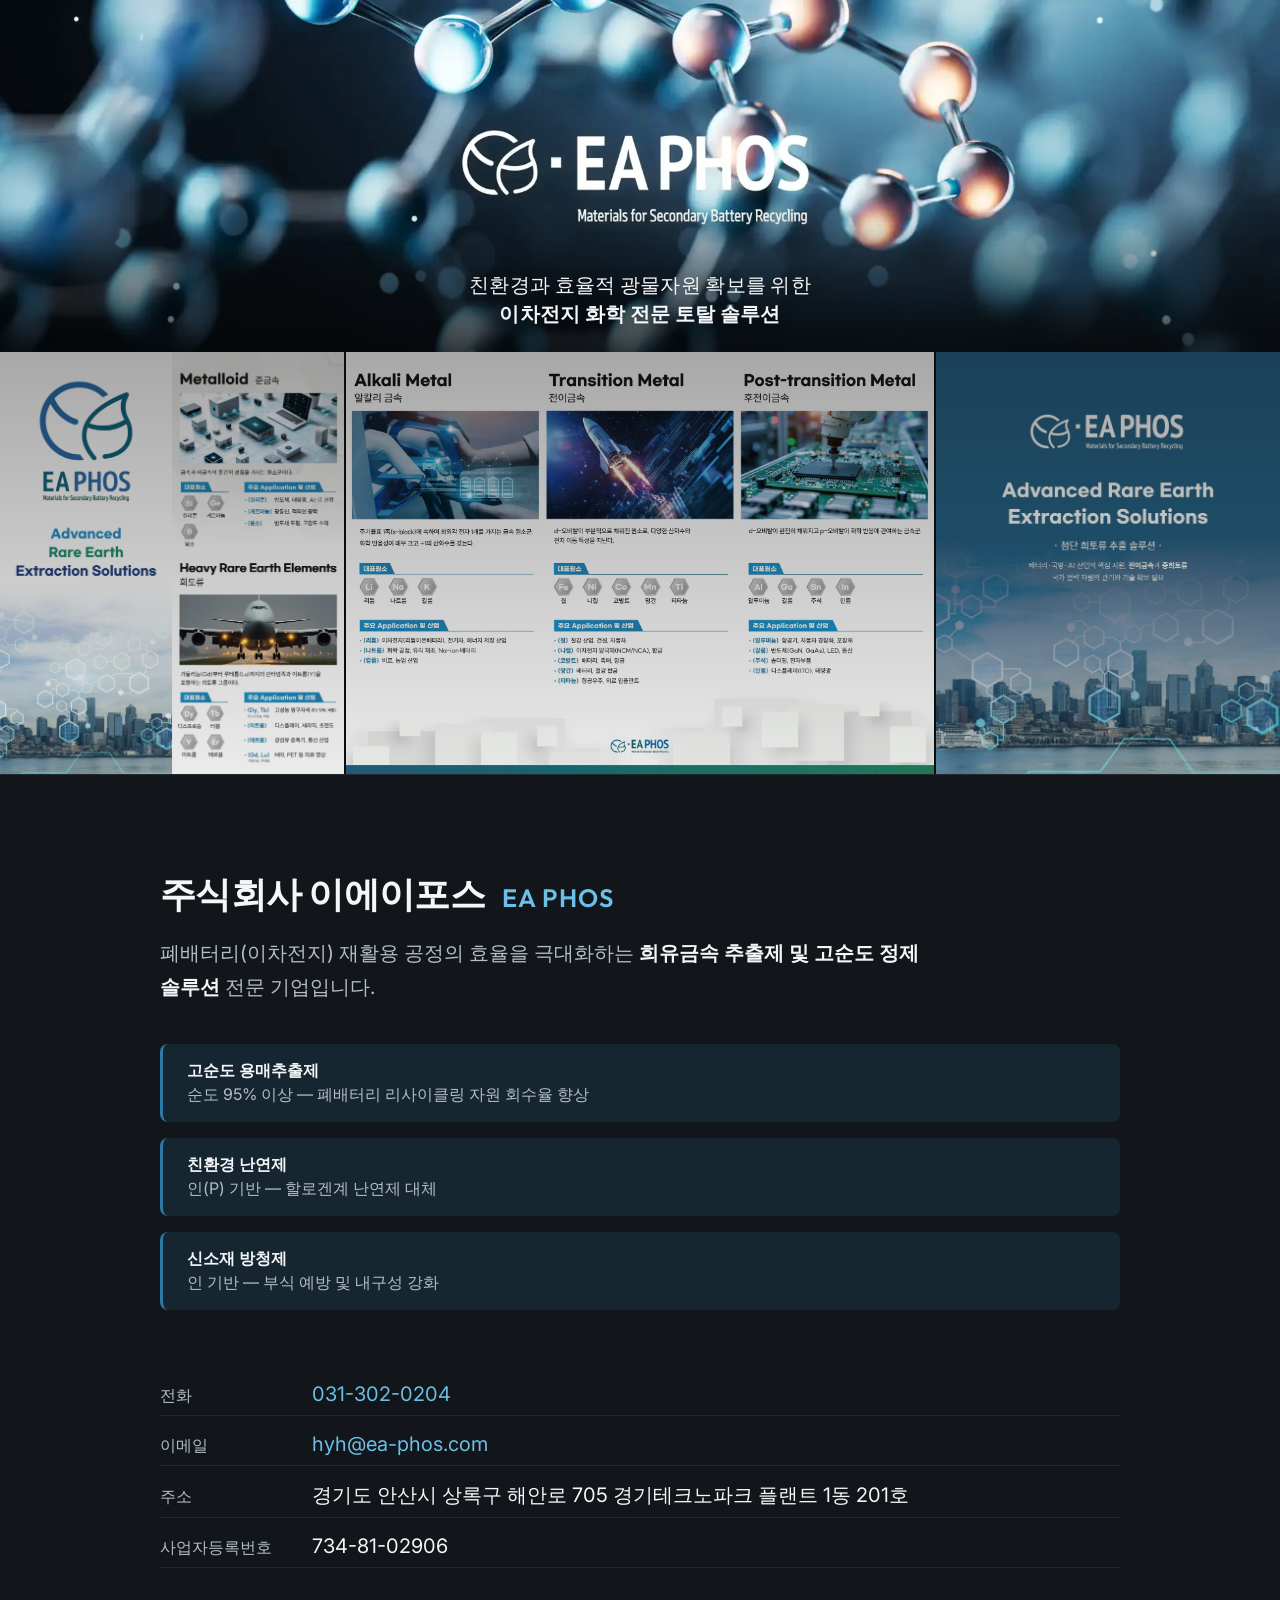
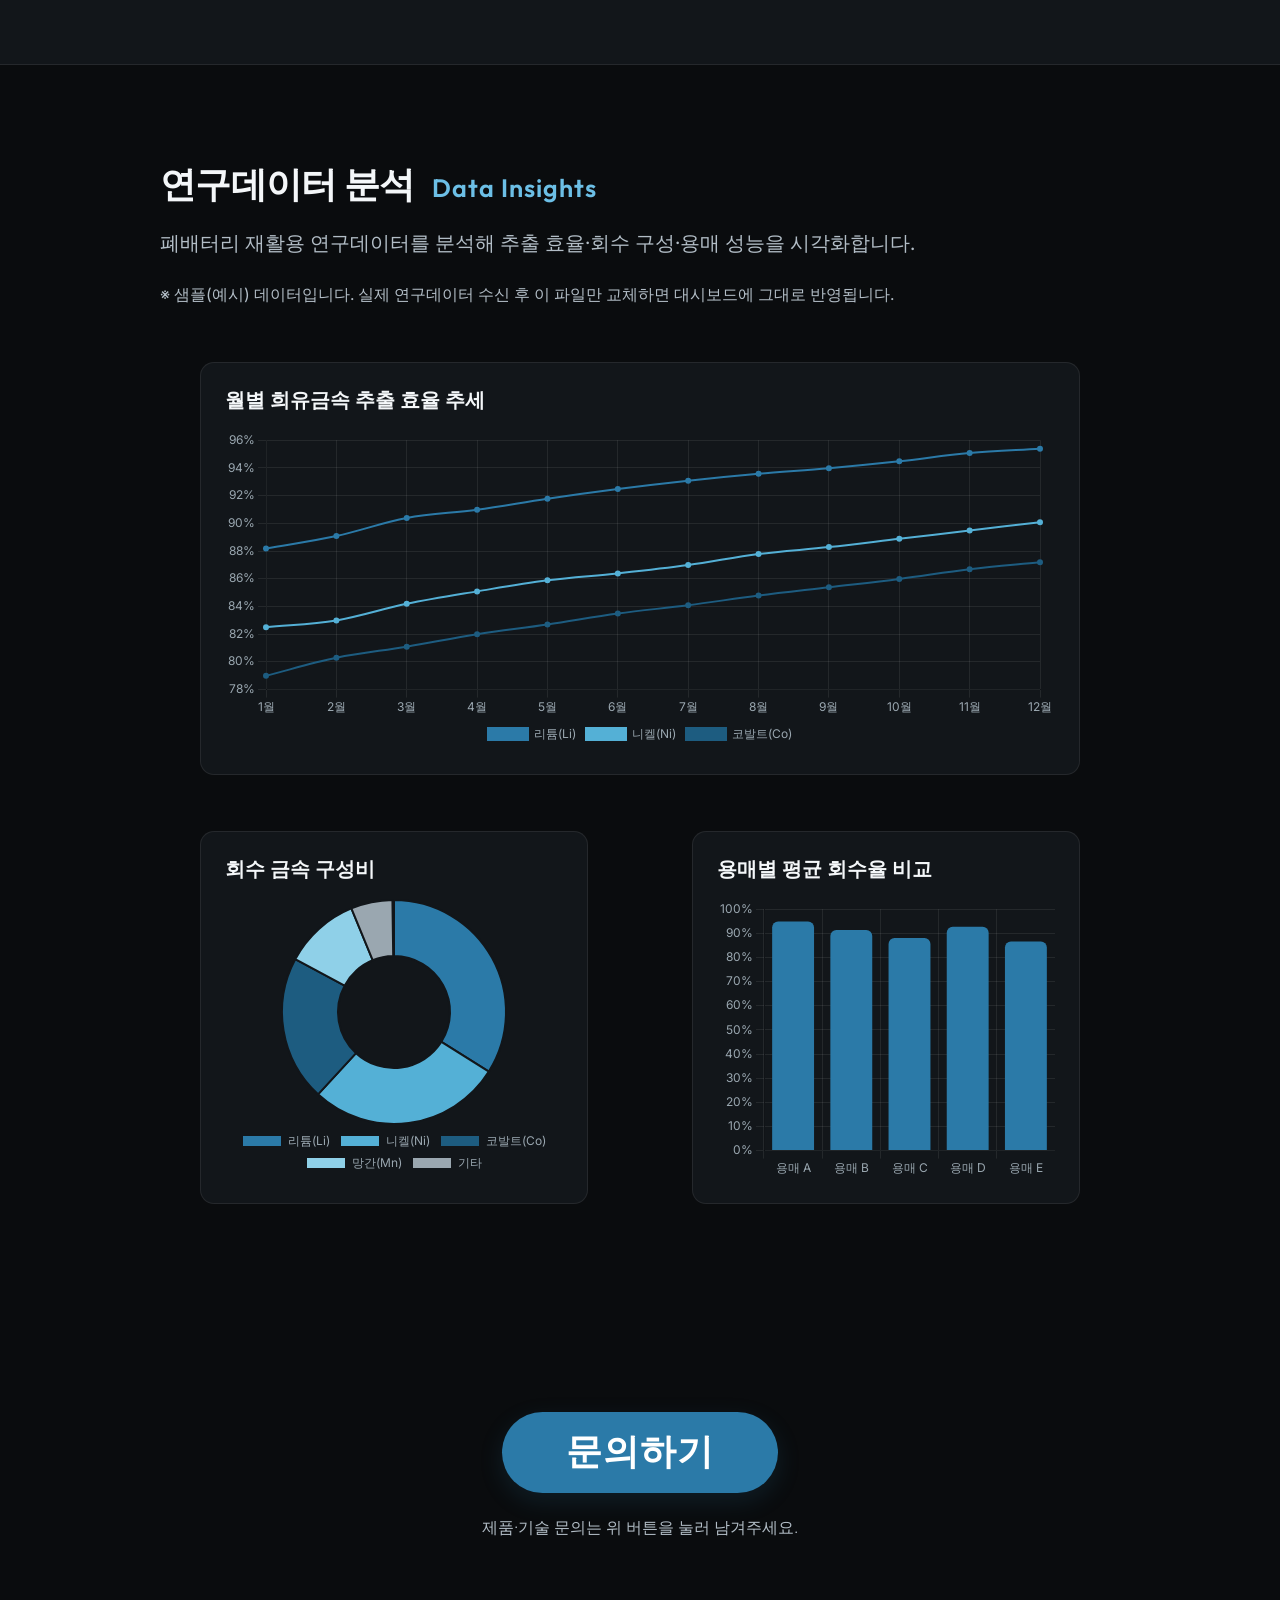
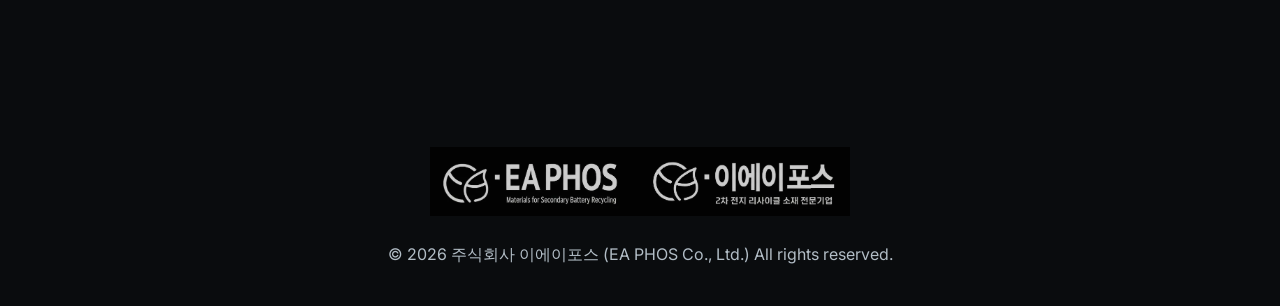
==== index.html @ dd802fb7 "성능/접근성 마감: Lighthouse 4개 항목 만점 달성 - CLS 0.495→0: 히어로 영상 aspect-ratio 예약, 패널 이미지 width/height 지정 - 렌더" ====
<!DOCTYPE html>
<html lang="ko">

<head>
    <meta charset="UTF-8">
    <meta name="viewport" content="width=device-width, initial-scale=1.0">
    <title>주식회사 이에이포스 (EA PHOS) | 이차전지 화학 전문 토탈 솔루션</title>
    <meta name="description" content="주식회사 이에이포스(EA PHOS) — 폐배터리 재활용을 위한 고순도 용매추출제 및 정제 솔루션 전문 기업.">
    <meta name="theme-color" content="#0a0c0e">

    <!-- Open Graph / 공유 미리보기 -->
    <meta property="og:type" content="website">
    <meta property="og:site_name" content="EA PHOS">
    <meta property="og:title" content="주식회사 이에이포스 (EA PHOS)">
    <meta property="og:description" content="친환경과 효율적 광물자원 확보를 위한 이차전지 화학 전문 토탈 솔루션.">
    <meta property="og:image" content="assets/meta.webp">
    <meta property="og:image:width" content="1200">
    <meta property="og:image:height" content="630">
    <meta property="og:url" content="https://eaphos.com/">
    <meta name="twitter:card" content="summary_large_image">
    <meta name="twitter:title" content="주식회사 이에이포스 (EA PHOS)">
    <meta name="twitter:description" content="친환경과 효율적 광물자원 확보를 위한 이차전지 화학 전문 토탈 솔루션.">
    <meta name="twitter:image" content="assets/meta.webp">

    <link rel="shortcut icon" href="fav.ico" type="image/x-icon">

    <!-- 폰트: preconnect + 비차단 로드(렌더 블로킹 제거). 미지원 시 noscript로 폴백 -->
    <link rel="preconnect" href="https://fonts.googleapis.com">
    <link rel="preconnect" href="https://fonts.gstatic.com" crossorigin>
    <link rel="stylesheet" href="https://fonts.googleapis.com/css2?family=Inter:wght@400;700&family=Outfit:wght@300;600&display=swap"
          media="print" onload="this.media='all'">
    <noscript>
        <link rel="stylesheet" href="https://fonts.googleapis.com/css2?family=Inter:wght@400;700&family=Outfit:wght@300;600&display=swap">
    </noscript>
    <link rel="stylesheet" href="style.css">

    <!-- 구조화 데이터 (Organization) -->
    <script type="application/ld+json">
    {
        "@context": "https://schema.org",
        "@type": "Organization",
        "name": "주식회사 이에이포스",
        "alternateName": "EA PHOS Co., Ltd.",
        "url": "https://eaphos.com/",
        "logo": "https://eaphos.com/assets/footer.webp",
        "description": "폐배터리(이차전지) 재활용을 위한 고순도 용매추출제 및 정제 솔루션 전문 기업.",
        "email": "hyh@ea-phos.com",
        "telephone": "+82-31-302-0204",
        "address": {
            "@type": "PostalAddress",
            "streetAddress": "상록구 해안로 705 경기테크노파크 플랜트 1동 201호",
            "addressLocality": "안산시",
            "addressRegion": "경기도",
            "addressCountry": "KR"
        }
    }
    </script>
</head>

<body>
    <div class="container">
        <main>
            <!-- 시각적으로 숨긴 페이지 제목 (스크린리더/SEO용) -->
            <h1 class="sr-only">주식회사 이에이포스 — 친환경과 효율적 광물자원 확보를 위한 이차전지 화학 전문 토탈 솔루션</h1>

            <!-- 상단 비디오 섹션: 화면 폭별 영상 1개만 JS에서 동적 주입 -->
            <section class="video-section" aria-label="이에이포스 소개 영상">
                <video id="hero-video" class="hero-video" muted loop playsinline autoplay
                       preload="metadata" poster="assets/poster.webp"></video>
                <!-- 영상 하단 그라데이션 스크림 + 태그라인 오버레이 -->
                <div class="video-scrim" aria-hidden="true">
                    <p class="video-tagline">친환경과 효율적 광물자원 확보를 위한<br><strong>이차전지 화학 전문 토탈 솔루션</strong></p>
                </div>
            </section>

            <!-- 중단 패널 이미지 섹션 -->
            <section class="panel-section" aria-label="취급 금속 분류 안내">
                <div class="panel-grid">
                    <div class="panel-item"><img src="assets/left.webp" alt="알칼리 금속 분류 및 주요 응용 산업 안내" width="1400" height="1750" loading="lazy" decoding="async"></div>
                    <div class="panel-item"><img src="assets/front.webp" alt="전이금속 분류 및 주요 응용 산업 안내" width="1800" height="1319" loading="lazy" decoding="async"></div>
                    <div class="panel-item"><img src="assets/right.webp" alt="후전이금속 분류 및 주요 응용 산업 안내" width="1400" height="1750" loading="lazy" decoding="async"></div>
                </div>
            </section>

            <!-- 회사 정보 / 연락처 섹션 -->
            <section class="company-section" aria-labelledby="company-heading">
                <div class="company-inner" data-reveal>
                    <h2 id="company-heading" class="section-title">주식회사 이에이포스 <span class="section-title-en">EA PHOS</span></h2>
                    <p class="company-lead">폐배터리(이차전지) 재활용 공정의 효율을 극대화하는 <strong>희유금속 추출제 및 고순도 정제 솔루션</strong> 전문 기업입니다.</p>

                    <ul class="company-highlights">
                        <li><span class="hl-key">고순도 용매추출제</span><span class="hl-val">순도 95% 이상 — 폐배터리 리사이클링 자원 회수율 향상</span></li>
                        <li><span class="hl-key">친환경 난연제</span><span class="hl-val">인(P) 기반 — 할로겐계 난연제 대체</span></li>
                        <li><span class="hl-key">신소재 방청제</span><span class="hl-val">인 기반 — 부식 예방 및 내구성 강화</span></li>
                    </ul>

                    <dl class="company-contact">
                        <div class="contact-row">
                            <dt>전화</dt>
                            <dd><a href="tel:031-302-0204">031-302-0204</a></dd>
                        </div>
                        <div class="contact-row">
                            <dt>이메일</dt>
                            <dd><a href="mailto:hyh@ea-phos.com">hyh@ea-phos.com</a></dd>
                        </div>
                        <div class="contact-row">
                            <dt>주소</dt>
                            <dd>경기도 안산시 상록구 해안로 705 경기테크노파크 플랜트 1동 201호</dd>
                        </div>
                        <div class="contact-row">
                            <dt>사업자등록번호</dt>
                            <dd>734-81-02906</dd>
                        </div>
                    </dl>
                    <!-- TODO: 대표자/팩스/약도(지도) 등 발주자 확인 후 보강 -->
                </div>
            </section>

            <!-- 연구데이터 분석 대시보드 (Chart.js, 데이터는 assets/dashboard-data.json) -->
            <section class="dashboard-section" aria-labelledby="dashboard-heading" data-reveal>
                <div class="dashboard-inner">
                    <h2 id="dashboard-heading" class="section-title">연구데이터 분석 <span class="section-title-en">Data Insights</span></h2>
                    <p class="company-lead">폐배터리 재활용 연구데이터를 분석해 추출 효율·회수 구성·용매 성능을 시각화합니다.</p>
                    <p class="dashboard-note" id="dashboard-note" hidden></p>

                    <div class="dashboard-grid">
                        <figure class="chart-card chart-card--wide">
                            <figcaption class="chart-title" id="chart-trend-title">월별 추출 효율 추세</figcaption>
                            <div class="chart-box"><canvas id="chart-trend" role="img" aria-label="월별 희유금속 추출 효율 추세 선형 차트"></canvas></div>
                        </figure>
                        <figure class="chart-card">
                            <figcaption class="chart-title" id="chart-composition-title">회수 금속 구성비</figcaption>
                            <div class="chart-box"><canvas id="chart-composition" role="img" aria-label="회수 금속 구성비 도넛 차트"></canvas></div>
                        </figure>
                        <figure class="chart-card">
                            <figcaption class="chart-title" id="chart-solvent-title">용매별 회수율</figcaption>
                            <div class="chart-box"><canvas id="chart-solvent" role="img" aria-label="용매별 평균 회수율 막대 차트"></canvas></div>
                        </figure>
                    </div>
                </div>
            </section>

            <!-- 문의 버튼 섹션 -->
            <section class="action-section" aria-label="문의하기" data-reveal>
                <button id="qa-button" class="cta-btn" type="button" aria-haspopup="dialog">문의하기</button>
                <p class="btn-caption">제품·기술 문의는 위 버튼을 눌러 남겨주세요.</p>
            </section>
        </main>

        <!-- 푸터 -->
        <footer class="footer-section">
            <img src="assets/footer.webp" alt="EA PHOS 로고" class="footer-logo" loading="lazy" decoding="async">
            <p class="footer-copy">&copy; 2026 주식회사 이에이포스 (EA PHOS Co., Ltd.) All rights reserved.</p>
        </footer>

        <!-- 문의 모달 -->
        <div id="qa-modal" class="modal" role="dialog" aria-modal="true" aria-labelledby="modal-title" hidden>
            <div class="modal-content">
                <h2 id="modal-title" class="sr-only">문의 폼</h2>
                <button class="close-btn" type="button" aria-label="문의 폼 닫기">&times;</button>
                <iframe id="qa-iframe" title="문의 폼" frameborder="0"></iframe>
            </div>
        </div>
    </div>
    <script src="script.js"></script>
</body>

</html>
---- style.css ----
/* =================================================================
 * EA PHOS — 디자인 토큰
 * (폰트는 index.html <head>의 preconnect + link 로 로드)
 * ================================================================= */
:root {
    /* color */
    --bg:           #0a0c0e;
    --surface:      #12161a;
    --ink:          #f4f7f9;
    --ink-muted:    #b2bdc6;            /* 대비 기준(WCAG AA) 충족하도록 상향 */
    --brand:        #2b7aa8;            /* 브랜드 스틸블루 (#225f82 기반, 약간 밝힘) */
    --brand-strong: #1d5c80;
    --brand-ink:    #6cbfe6;            /* 어두운 배경 위 텍스트/링크용 밝은 톤 */
    --brand-soft:   rgba(43, 122, 168, .16);
    --line:         rgba(255, 255, 255, .08);

    /* space scale */
    --s-1: .5rem;  --s-2: 1rem;   --s-3: 1.5rem;
    --s-4: 2.5rem; --s-5: 4rem;   --s-6: 6rem;

    /* radius */
    --r-sm: 8px; --r-md: 14px; --r-pill: 50px;

    /* type scale (fluid) */
    --t-sm: clamp(.9rem, .85rem + .3vw, 1rem);
    --t-md: clamp(1rem, .9rem + .6vw, 1.25rem);
    --t-lg: clamp(1.5rem, 1.1rem + 1.8vw, 2.25rem);
    --t-xl: clamp(2rem, 1.3rem + 3vw, 3.5rem);

    /* layout */
    --content-max: 960px;
}

*, *::before, *::after { box-sizing: border-box; }

body, html {
    margin: 0;
    padding: 0;
    background-color: var(--bg);
    color: var(--ink);
    font-family: 'Inter', system-ui, sans-serif;
    overflow-x: hidden;
}

/* 스크린리더 전용 (시각적으로 숨김) */
.sr-only {
    position: absolute;
    width: 1px; height: 1px;
    padding: 0; margin: -1px;
    overflow: hidden;
    clip: rect(0, 0, 0, 0);
    white-space: nowrap;
    border: 0;
}

/* 포커스 링 (키보드 사용자) */
:focus-visible {
    outline: 2px solid var(--brand);
    outline-offset: 3px;
    border-radius: var(--r-sm);
}

.container {
    width: 100%;
    display: flex;
    flex-direction: column;
    align-items: center;
}

main { width: 100%; }

/* =================================================================
 * 스크롤 진입 애니메이션
 * ================================================================= */
[data-reveal] {
    opacity: 0;
    transform: translateY(24px);
    transition: opacity .7s ease, transform .7s ease;
}
[data-reveal].is-visible {
    opacity: 1;
    transform: none;
}
@media (prefers-reduced-motion: reduce) {
    [data-reveal] { opacity: 1; transform: none; transition: none; }
}

/* =================================================================
 * 히어로 영상
 * ================================================================= */
.video-section {
    position: relative;
    width: 100%;
    height: auto;
    overflow: hidden;
    line-height: 0;
}

.hero-video {
    width: 100%;
    height: auto;
    aspect-ratio: 1920 / 528;   /* 로드 전 공간 예약 → 레이아웃 이동(CLS) 방지 */
    max-height: 80vh;
    object-fit: cover;
    display: block;
    background: var(--bg);
}

/* 영상 하단 스크림 + 태그라인 오버레이 */
.video-scrim {
    position: absolute;
    left: 0; right: 0; bottom: 0;
    padding: var(--s-5) var(--s-3) var(--s-3);
    background: linear-gradient(to top, rgba(5, 7, 9, .78) 0%, rgba(5, 7, 9, 0) 100%);
    pointer-events: none;
    text-align: center;
}
.video-tagline {
    margin: 0;
    line-height: 1.45;
    font-family: 'Outfit', 'Inter', sans-serif;
    font-weight: 300;
    font-size: var(--t-md);
    color: var(--ink);
    letter-spacing: .3px;
    text-shadow: 0 2px 12px rgba(0, 0, 0, .5);
}
.video-tagline strong { font-weight: 600; }

/* =================================================================
 * 패널 이미지 그리드
 * ================================================================= */
.panel-section { width: 100%; }

.panel-grid {
    display: flex;
    width: 100%;
    height: min(33vw, 520px);   /* 와이드스크린 상한 */
    overflow: hidden;
    gap: 2px;
}

.panel-item {
    height: 100%;
    overflow: hidden;
    position: relative;
}
.panel-item::after {
    content: '';
    position: absolute;
    inset: 0;
    background: linear-gradient(to bottom, rgba(5, 5, 5, .35) 0%, rgba(5, 5, 5, .08) 100%);
    pointer-events: none;
}
.panel-item:nth-child(1) { flex: .800; }
.panel-item:nth-child(2) { flex: 1.365; }
.panel-item:nth-child(3) { flex: .800; }

.panel-item img {
    width: 100%;
    height: 100%;
    display: block;
    object-fit: cover;
    transition: transform .5s ease;
}
@media (hover: hover) {
    .panel-item:hover img { transform: scale(1.03); }
}

/* =================================================================
 * 회사 정보 / 연락처 섹션
 * ================================================================= */
.company-section {
    width: 100%;
    padding: var(--s-6) var(--s-3);
    background: var(--surface);
    border-top: 1px solid var(--line);
    border-bottom: 1px solid var(--line);
}
.company-inner {
    max-width: var(--content-max);
    margin: 0 auto;
}
.section-title {
    margin: 0 0 var(--s-2);
    font-size: var(--t-lg);
    font-weight: 700;
    letter-spacing: -.02em;
}
.section-title-en {
    font-family: 'Outfit', sans-serif;
    font-weight: 600;
    color: var(--brand-ink);
    margin-left: .4em;
    font-size: .7em;
    letter-spacing: .04em;
}
.company-lead {
    margin: 0 0 var(--s-4);
    font-size: var(--t-md);
    line-height: 1.7;
    color: var(--ink-muted);
    max-width: 60ch;
}
.company-lead strong { color: var(--ink); font-weight: 700; }

.company-highlights {
    list-style: none;
    margin: 0 0 var(--s-5);
    padding: 0;
    display: grid;
    gap: var(--s-2);
}
.company-highlights li {
    padding: var(--s-2) var(--s-3);
    background: var(--brand-soft);
    border-left: 3px solid var(--brand);
    border-radius: var(--r-sm);
}
.hl-key {
    display: block;
    font-weight: 700;
    color: var(--ink);
    margin-bottom: 2px;
}
.hl-val {
    display: block;
    font-size: var(--t-sm);
    color: var(--ink-muted);
}

.company-contact {
    margin: 0;
    display: grid;
    gap: var(--s-1);
}
.contact-row {
    display: flex;
    gap: var(--s-2);
    align-items: baseline;
    padding: var(--s-1) 0;
    border-bottom: 1px solid var(--line);
}
.contact-row dt {
    flex: 0 0 8.5rem;
    color: var(--ink-muted);
    font-size: var(--t-sm);
}
.contact-row dd {
    margin: 0;
    color: var(--ink);
    font-size: var(--t-md);
}
.contact-row a {
    color: var(--brand-ink);
    text-decoration: none;
}
@media (hover: hover) {
    .contact-row a:hover { text-decoration: underline; }
}

/* =================================================================
 * 연구데이터 분석 대시보드
 * ================================================================= */
.dashboard-section {
    width: 100%;
    padding: var(--s-6) var(--s-3);
}
.dashboard-inner {
    max-width: var(--content-max);
    margin: 0 auto;
}
.dashboard-note {
    margin: calc(var(--s-2) * -1) 0 var(--s-4);
    font-size: var(--t-sm);
    color: var(--ink-muted);
}
.dashboard-grid {
    display: grid;
    grid-template-columns: repeat(2, minmax(0, 1fr));
    gap: var(--s-3);
}
.chart-card {
    background: var(--surface);
    border: 1px solid var(--line);
    border-radius: var(--r-md);
    padding: var(--s-3);
}
.chart-card--wide { grid-column: 1 / -1; }
.chart-title {
    margin: 0 0 var(--s-2);
    font-weight: 700;
    color: var(--ink);
    font-size: var(--t-md);
}
.chart-box {
    position: relative;
    height: 280px;
}
.chart-card--wide .chart-box { height: 320px; }

@media (max-width: 768px) {
    .dashboard-grid { grid-template-columns: 1fr; }
    .chart-box { height: 260px; }
}

/* =================================================================
 * 문의 CTA
 * ================================================================= */
.action-section {
    padding: var(--s-6) var(--s-3);
    text-align: center;
}
.cta-btn {
    min-height: 44px;
    padding: var(--s-2) var(--s-5);
    font-size: var(--t-lg);
    font-weight: 700;
    color: #fff;
    background-color: var(--brand);
    border: none;
    border-radius: var(--r-pill);
    cursor: pointer;
    font-family: 'Outfit', sans-serif;
    letter-spacing: 1px;
    box-shadow: 0 8px 24px var(--brand-soft);
    transition: background-color .3s ease, transform .3s ease, box-shadow .3s ease;
}
@media (hover: hover) {
    .cta-btn:hover {
        background-color: var(--brand-strong);
        transform: translateY(-4px);
        box-shadow: 0 14px 36px rgba(43, 122, 168, .45);
    }
}
.btn-caption {
    margin-top: var(--s-3);
    font-size: var(--t-sm);
    color: var(--ink-muted);
    font-weight: 300;
}

/* =================================================================
 * 푸터
 * ================================================================= */
.footer-section {
    width: 100%;
    padding: var(--s-6) var(--s-3) calc(var(--s-4) + env(safe-area-inset-bottom));
    text-align: center;
}
.footer-logo {
    max-width: 420px;
    width: 80%;
    height: auto;
    opacity: .8;
    display: inline-block;
}
.footer-copy {
    margin: var(--s-3) 0 0;
    font-size: var(--t-sm);
    color: var(--ink-muted);
}

/* =================================================================
 * 문의 모달
 * ================================================================= */
.modal {
    position: fixed;
    inset: 0;
    z-index: 1000;
    overflow: auto;
    background-color: rgba(0, 0, 0, .65);
    backdrop-filter: blur(3px);
}
.modal[hidden] { display: none; }

.modal-content {
    background-color: #fff;
    margin: 5% auto;
    width: 90%;
    height: 85%;
    max-width: 1000px;
    border-radius: var(--r-md);
    position: relative;
    box-shadow: 0 10px 40px rgba(0, 0, 0, .5);
    overflow: hidden;
}
.close-btn {
    position: absolute;
    right: 8px; top: 4px;
    width: 44px; height: 44px;
    display: flex; align-items: center; justify-content: center;
    color: #333;
    font-size: 32px;
    line-height: 1;
    font-weight: bold;
    background: transparent;
    border: none;
    cursor: pointer;
    z-index: 10;
    transition: color .3s ease;
}
@media (hover: hover) {
    .close-btn:hover { color: var(--brand); }
}
#qa-iframe {
    width: 100%;
    height: 100%;
    border: 0;
}

/* =================================================================
 * 반응형 — 모바일 ≤480 / 태블릿 481–1024 / 데스크탑 1025–1439 / 와이드 ≥1440
 * ================================================================= */

/* 태블릿 이하 */
@media (max-width: 1024px) {
    .company-section { padding: var(--s-5) var(--s-3); }
    .action-section  { padding: var(--s-5) var(--s-3); }
}

/* 모바일/태블릿 세로: 패널 3장 세로 스택 (이미지 늘어짐 버그 수정) */
@media (max-width: 768px) {
    .panel-grid {
        flex-direction: column;
        height: auto;
        gap: 2px;
    }
    .panel-item {
        height: auto;
        flex: none !important;
    }
    /* 텍스트 인포그래픽이라 크롭하지 않고 각 원본 비율로 전체 표시 */
    .panel-item img {
        height: auto;
        object-fit: contain;
    }
    /* 모바일에선 그라데이션 오버레이 제거(가독성) */
    .panel-item::after { display: none; }

    .hero-video { aspect-ratio: 1 / 1; }   /* 모바일 영상(정사각) 공간 예약 */
    .video-scrim { padding: var(--s-4) var(--s-2) var(--s-2); }

    .contact-row {
        flex-direction: column;
        gap: 2px;
    }
    .contact-row dt { flex: none; }

    /* 모달: 풀스크린에 가깝게 */
    .modal-content {
        width: 100%;
        height: 100%;
        margin: 0;
        border-radius: 0;
        padding-top: env(safe-area-inset-top);
        padding-bottom: env(safe-area-inset-bottom);
    }
    .close-btn {
        width: 48px; height: 48px;
        font-size: 36px;
        right: max(8px, env(safe-area-inset-right));
    }
}

/* 작은 모바일 */
@media (max-width: 480px) {
    .cta-btn {
        width: 100%;
        max-width: 340px;
        padding: var(--s-2) var(--s-3);
    }
}

/* 와이드스크린: 본문 가독 폭 제한은 .company-inner(max-width)로 처리,
   풀블리드 미디어(영상/패널)는 그대로 유지 */
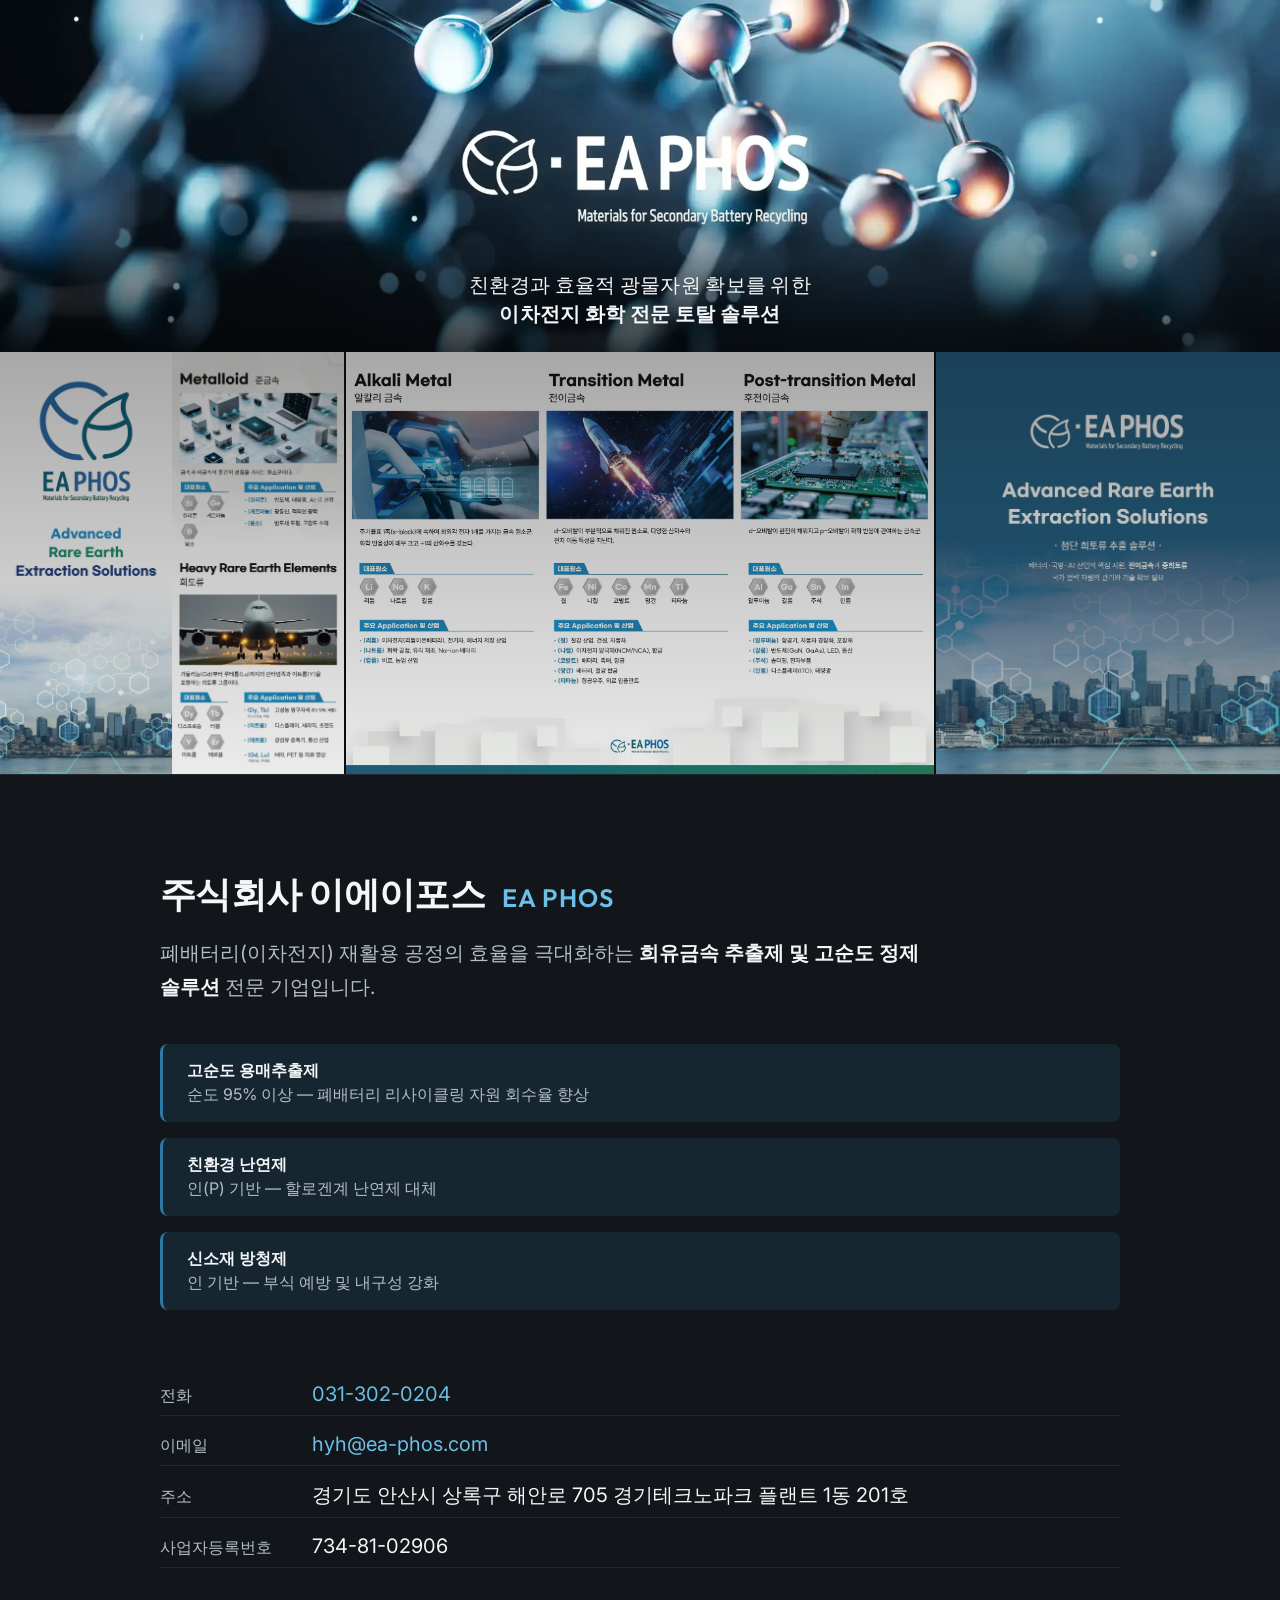
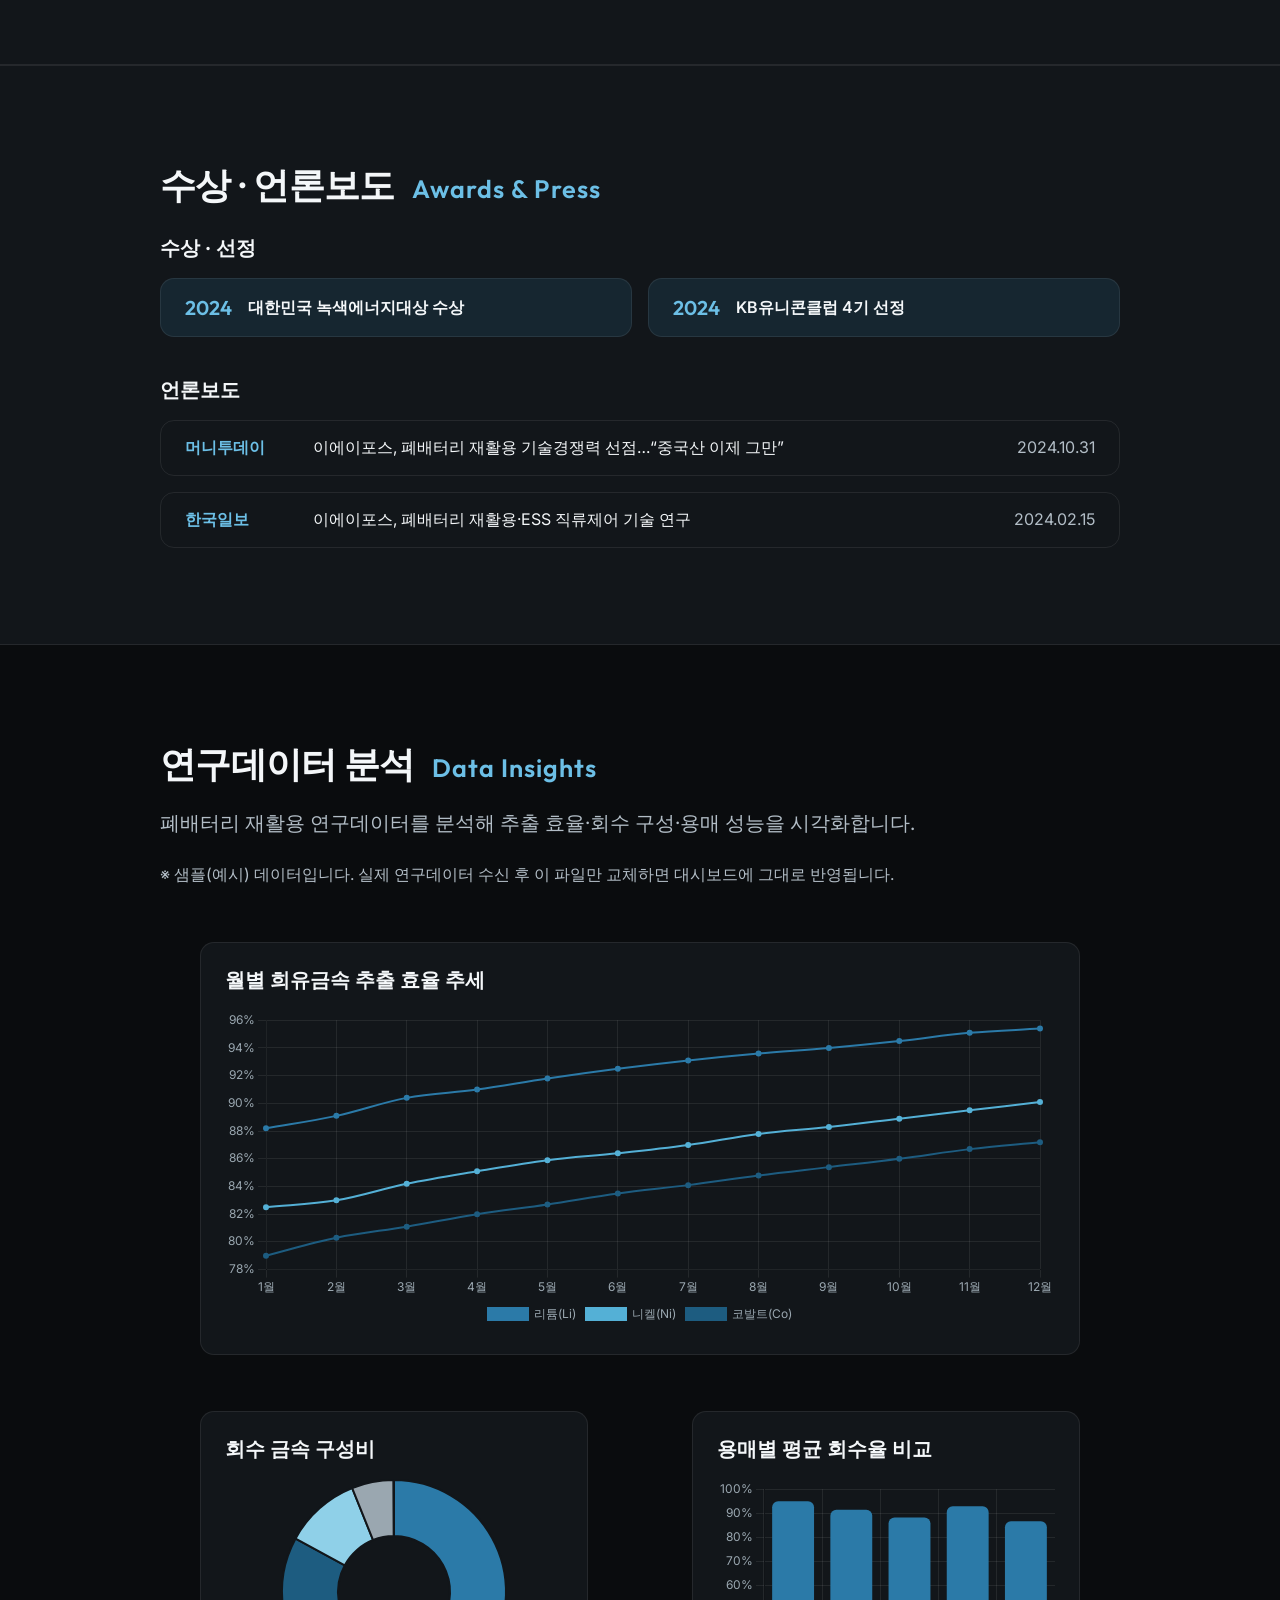
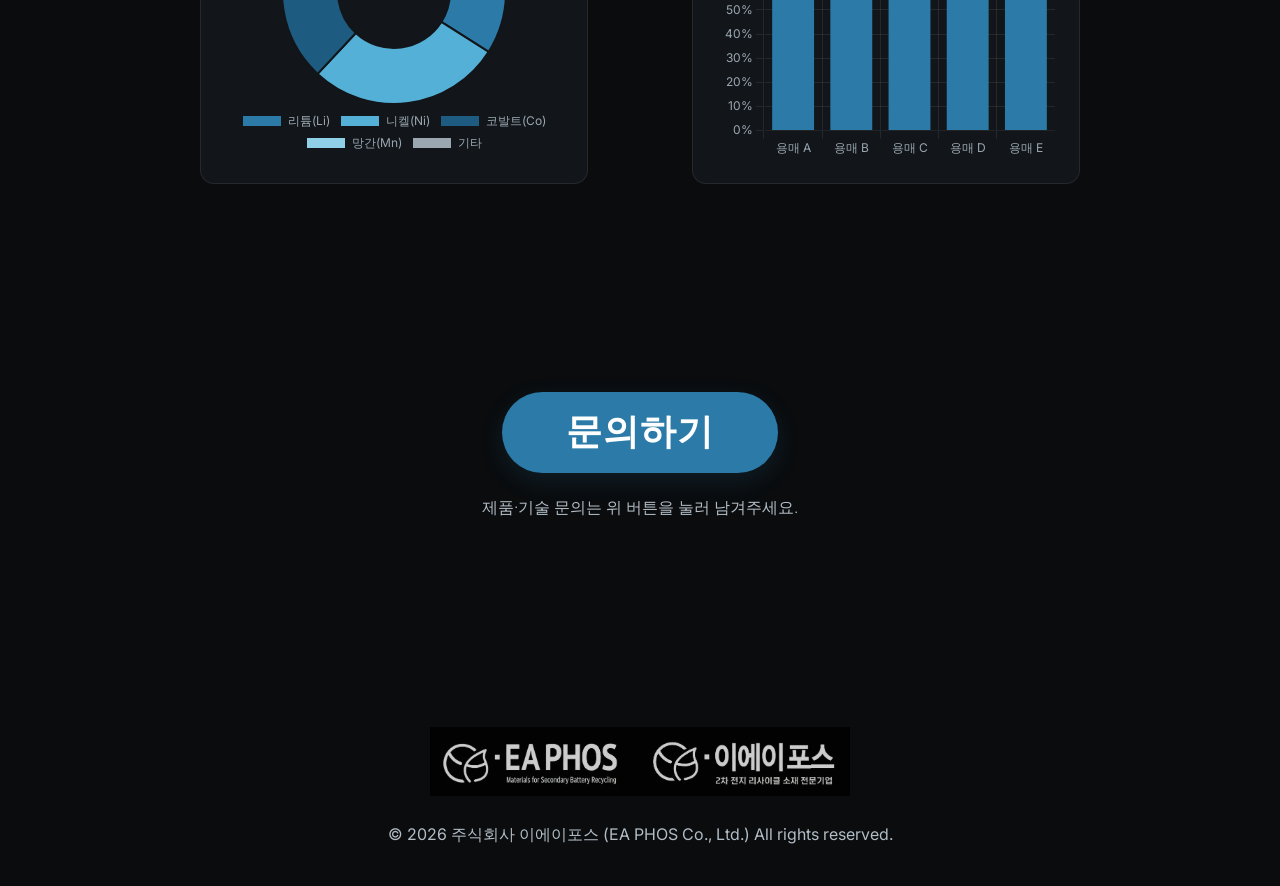
==== commit ba4a7b70: "수상·언론보도 섹션 추가 - 수상·선정: 2024 대한민국 녹색에너지대상, KB유니콘클럽 4기 - 언론보도: 머니투데이(2024.10)·한국일보(2024.02) 카드 + 외부 링크" ====
--- a/index.html
+++ b/index.html
@@ -116,6 +116,44 @@
                 </div>
             </section>
 
+            <!-- 수상 · 언론보도 섹션 -->
+            <section class="awards-section" aria-labelledby="awards-heading" data-reveal>
+                <div class="awards-inner">
+                    <h2 id="awards-heading" class="section-title">수상 · 언론보도 <span class="section-title-en">Awards &amp; Press</span></h2>
+
+                    <h3 class="subhead">수상 · 선정</h3>
+                    <ul class="award-list">
+                        <li class="award-item">
+                            <span class="award-year">2024</span>
+                            <span class="award-name">대한민국 녹색에너지대상 수상</span>
+                        </li>
+                        <li class="award-item">
+                            <span class="award-year">2024</span>
+                            <span class="award-name">KB유니콘클럽 4기 선정</span>
+                        </li>
+                        <!-- TODO: 추가 수상/인증 확보 시 항목 추가 -->
+                    </ul>
+
+                    <h3 class="subhead">언론보도</h3>
+                    <ul class="press-list">
+                        <li class="press-item">
+                            <a href="https://www.mt.co.kr/policy/2024/10/31/2024103111330974270" target="_blank" rel="noopener noreferrer">
+                                <span class="press-source">머니투데이</span>
+                                <span class="press-title">이에이포스, 폐배터리 재활용 기술경쟁력 선점…“중국산 이제 그만”</span>
+                                <span class="press-date">2024.10.31</span>
+                            </a>
+                        </li>
+                        <li class="press-item">
+                            <a href="https://www.hankookilbo.com/News/Read/A2024021410590005173" target="_blank" rel="noopener noreferrer">
+                                <span class="press-source">한국일보</span>
+                                <span class="press-title">이에이포스, 폐배터리 재활용·ESS 직류제어 기술 연구</span>
+                                <span class="press-date">2024.02.15</span>
+                            </a>
+                        </li>
+                    </ul>
+                </div>
+            </section>
+
             <!-- 연구데이터 분석 대시보드 (Chart.js, 데이터는 assets/dashboard-data.json) -->
             <section class="dashboard-section" aria-labelledby="dashboard-heading" data-reveal>
                 <div class="dashboard-inner">
--- a/style.css
+++ b/style.css
@@ -257,6 +257,102 @@
 }
 @media (hover: hover) {
     .contact-row a:hover { text-decoration: underline; }
+}
+
+/* =================================================================
+ * 수상 · 언론보도
+ * ================================================================= */
+.awards-section {
+    width: 100%;
+    padding: var(--s-6) var(--s-3);
+    background: var(--surface);
+    border-top: 1px solid var(--line);
+    border-bottom: 1px solid var(--line);
+}
+.awards-inner {
+    max-width: var(--content-max);
+    margin: 0 auto;
+}
+.subhead {
+    margin: var(--s-4) 0 var(--s-2);
+    font-size: var(--t-md);
+    font-weight: 700;
+    color: var(--ink);
+}
+.subhead:first-of-type { margin-top: var(--s-3); }
+
+.award-list {
+    list-style: none;
+    margin: 0;
+    padding: 0;
+    display: grid;
+    grid-template-columns: repeat(2, minmax(0, 1fr));
+    gap: var(--s-2);
+}
+.award-item {
+    display: flex;
+    align-items: center;
+    gap: var(--s-2);
+    padding: var(--s-2) var(--s-3);
+    background: var(--brand-soft);
+    border: 1px solid var(--line);
+    border-radius: var(--r-md);
+}
+.award-year {
+    flex: 0 0 auto;
+    font-family: 'Outfit', sans-serif;
+    font-weight: 600;
+    color: var(--brand-ink);
+    font-size: var(--t-md);
+}
+.award-name {
+    color: var(--ink);
+    font-weight: 600;
+}
+
+.press-list {
+    list-style: none;
+    margin: 0;
+    padding: 0;
+    display: grid;
+    gap: var(--s-2);
+}
+.press-item a {
+    display: grid;
+    grid-template-columns: 7rem 1fr auto;
+    align-items: baseline;
+    gap: var(--s-2);
+    padding: var(--s-2) var(--s-3);
+    border: 1px solid var(--line);
+    border-radius: var(--r-md);
+    text-decoration: none;
+    transition: border-color .25s ease, background-color .25s ease;
+}
+.press-source {
+    font-weight: 700;
+    color: var(--brand-ink);
+    font-size: var(--t-sm);
+}
+.press-title { color: var(--ink); }
+.press-date {
+    color: var(--ink-muted);
+    font-size: var(--t-sm);
+    white-space: nowrap;
+}
+@media (hover: hover) {
+    .press-item a:hover {
+        border-color: var(--brand);
+        background: var(--brand-soft);
+    }
+}
+
+@media (max-width: 768px) {
+    .awards-section { padding: var(--s-5) var(--s-3); }
+    .award-list { grid-template-columns: 1fr; }
+    .press-item a {
+        grid-template-columns: 1fr;
+        gap: 2px;
+    }
 }
 
 /* =================================================================
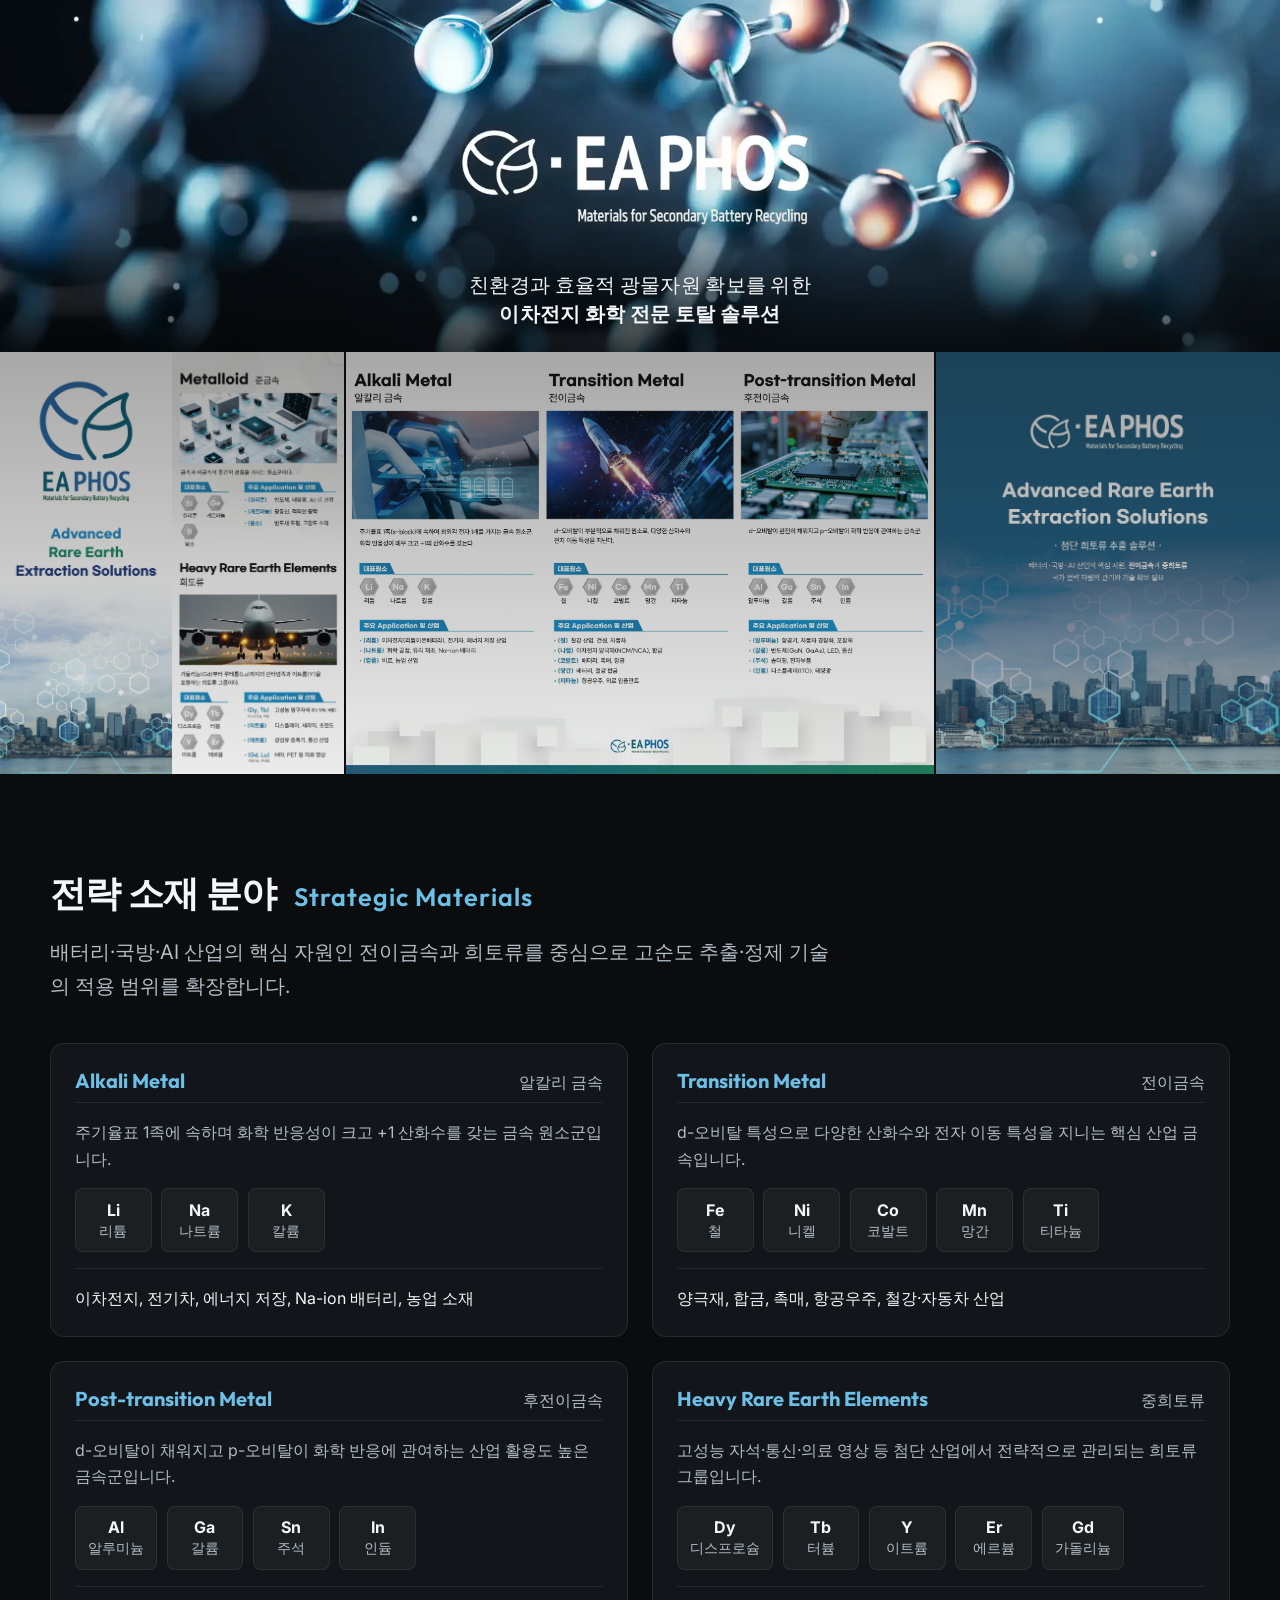
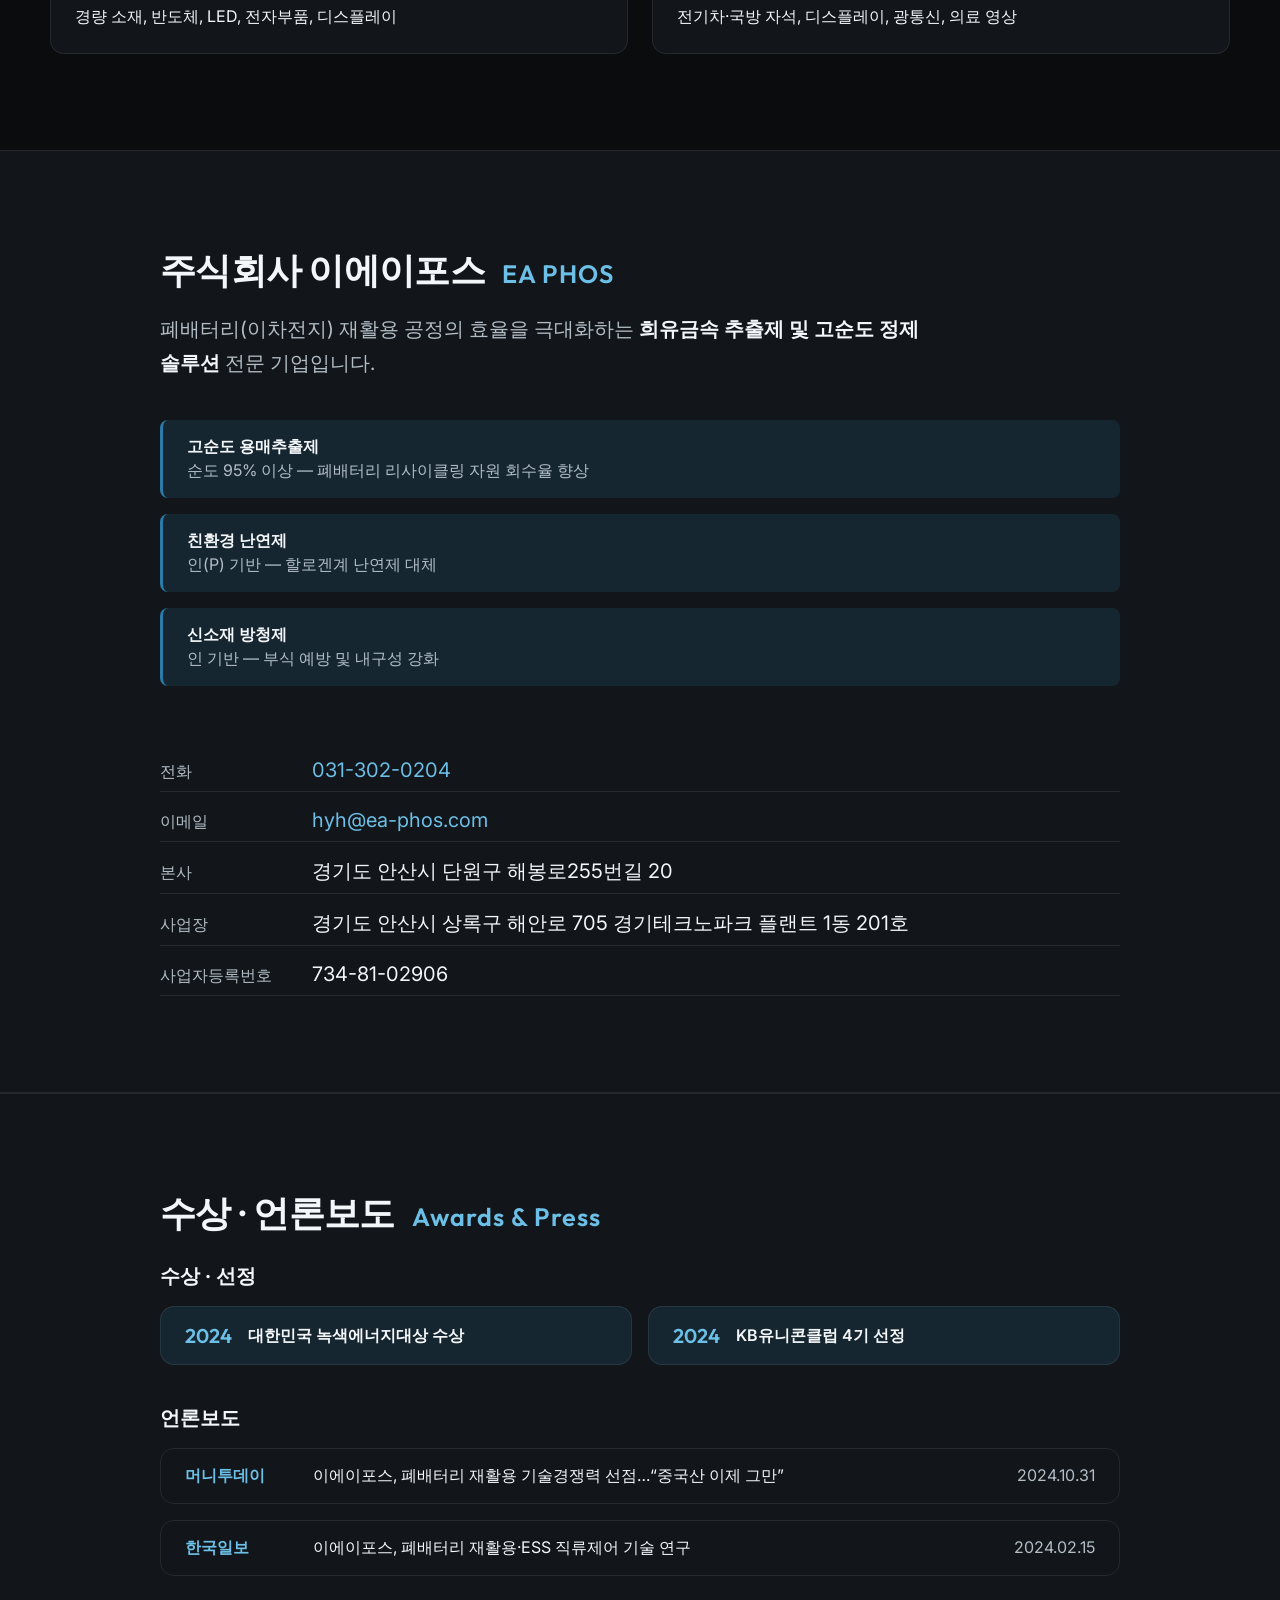
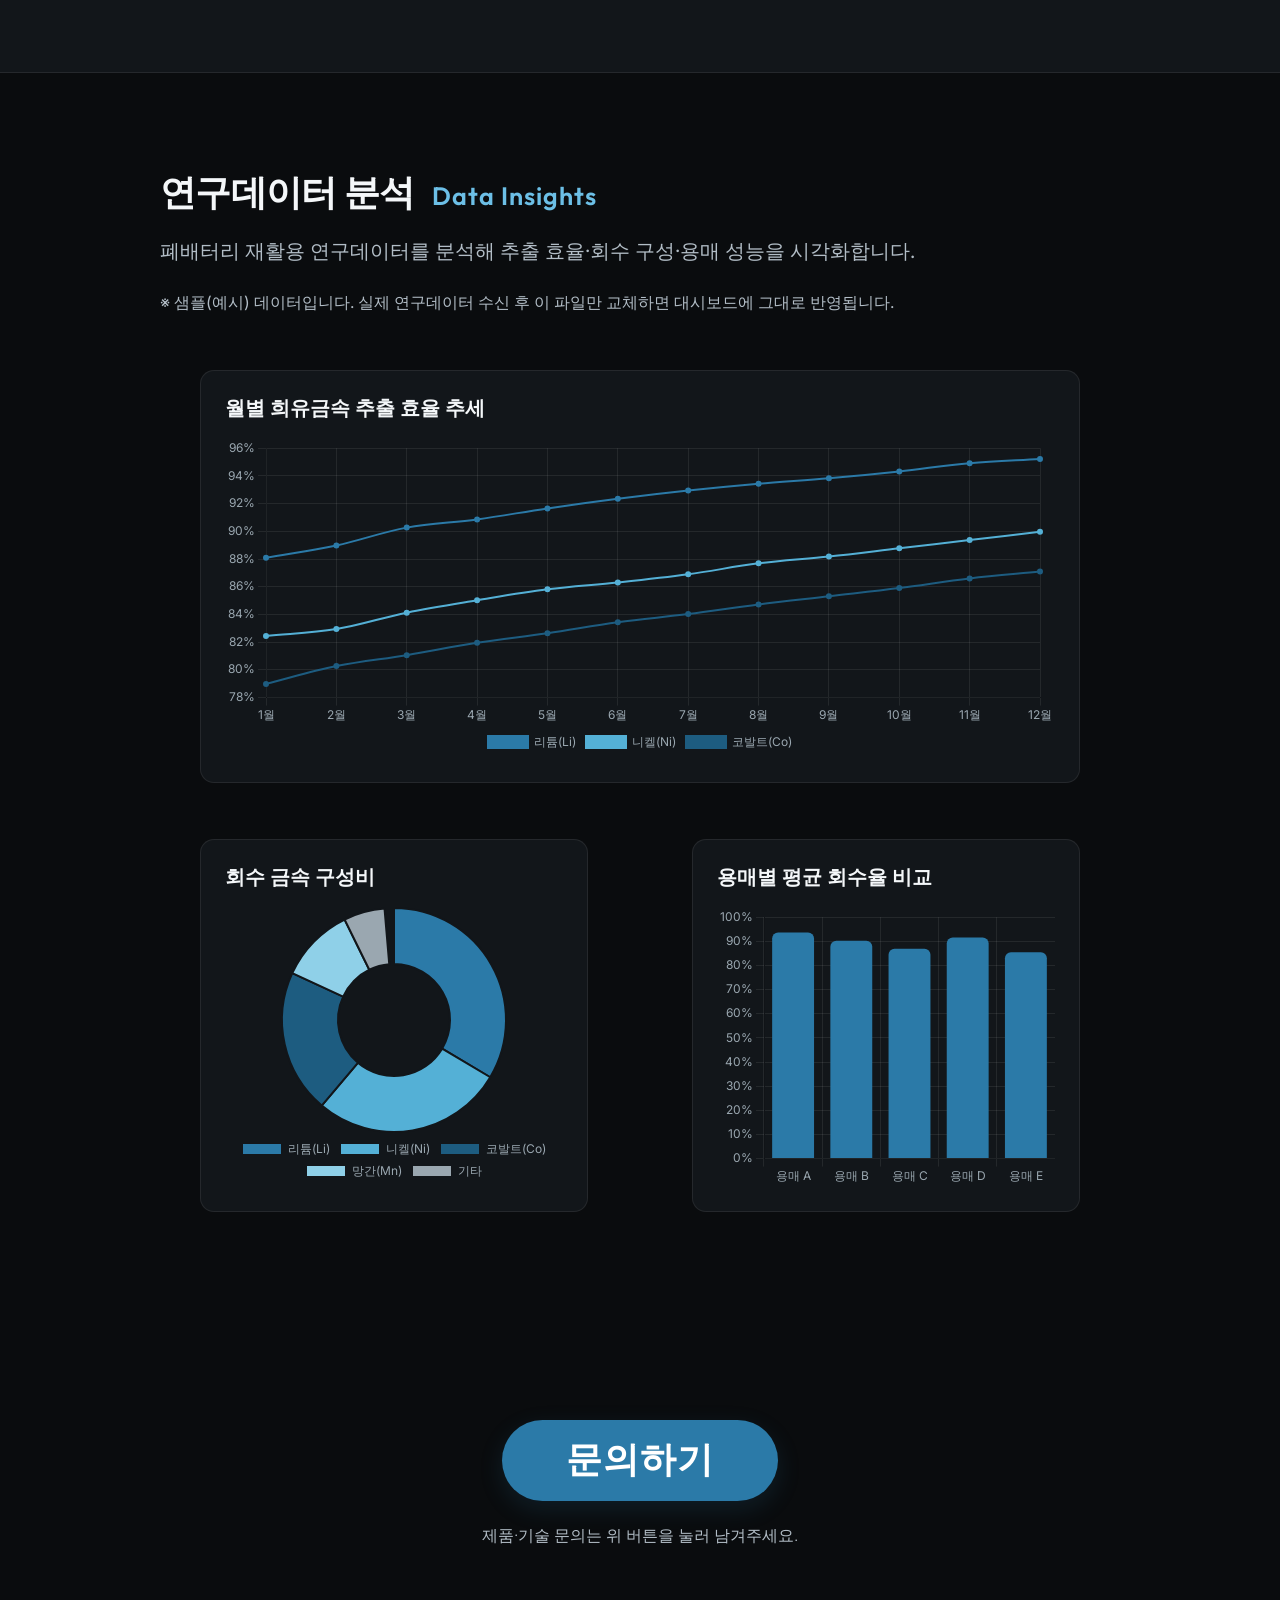
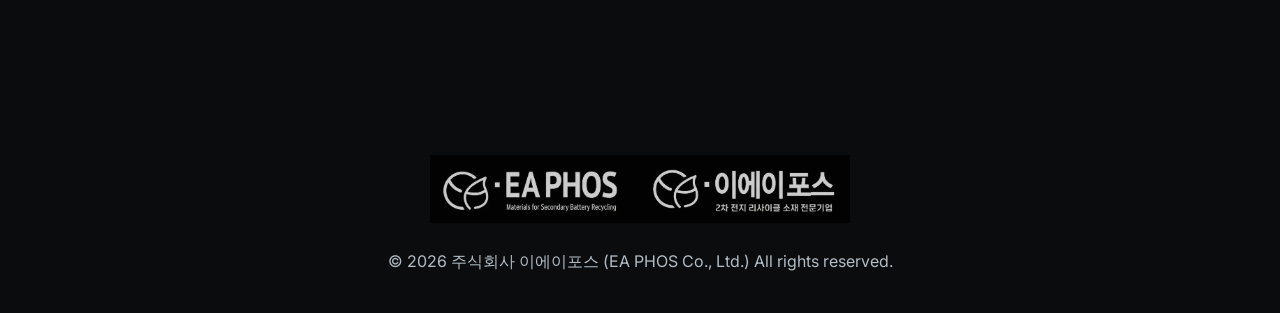
==== commit e5529cdf: "Hoon 브랜치 UI 개선 선별 반영" ====
--- a/index.html
+++ b/index.html
@@ -82,6 +82,77 @@
                 </div>
             </section>
 
+            <!-- 전략 소재 분야 섹션 -->
+            <section class="materials-section" aria-labelledby="materials-heading">
+                <div class="materials-inner" data-reveal>
+                    <h2 id="materials-heading" class="section-title">전략 소재 분야 <span class="section-title-en">Strategic Materials</span></h2>
+                    <p class="company-lead">배터리·국방·AI 산업의 핵심 자원인 전이금속과 희토류를 중심으로 고순도 추출·정제 기술의 적용 범위를 확장합니다.</p>
+
+                    <div class="materials-grid">
+                        <article class="material-card">
+                            <div class="material-card-head">
+                                <h3>Alkali Metal</h3>
+                                <span>알칼리 금속</span>
+                            </div>
+                            <p>주기율표 1족에 속하며 화학 반응성이 크고 +1 산화수를 갖는 금속 원소군입니다.</p>
+                            <ul class="material-tags" aria-label="대표 원소">
+                                <li><strong>Li</strong> 리튬</li>
+                                <li><strong>Na</strong> 나트륨</li>
+                                <li><strong>K</strong> 칼륨</li>
+                            </ul>
+                            <p class="material-use">이차전지, 전기차, 에너지 저장, Na-ion 배터리, 농업 소재</p>
+                        </article>
+
+                        <article class="material-card">
+                            <div class="material-card-head">
+                                <h3>Transition Metal</h3>
+                                <span>전이금속</span>
+                            </div>
+                            <p>d-오비탈 특성으로 다양한 산화수와 전자 이동 특성을 지니는 핵심 산업 금속입니다.</p>
+                            <ul class="material-tags" aria-label="대표 원소">
+                                <li><strong>Fe</strong> 철</li>
+                                <li><strong>Ni</strong> 니켈</li>
+                                <li><strong>Co</strong> 코발트</li>
+                                <li><strong>Mn</strong> 망간</li>
+                                <li><strong>Ti</strong> 티타늄</li>
+                            </ul>
+                            <p class="material-use">양극재, 합금, 촉매, 항공우주, 철강·자동차 산업</p>
+                        </article>
+
+                        <article class="material-card">
+                            <div class="material-card-head">
+                                <h3>Post-transition Metal</h3>
+                                <span>후전이금속</span>
+                            </div>
+                            <p>d-오비탈이 채워지고 p-오비탈이 화학 반응에 관여하는 산업 활용도 높은 금속군입니다.</p>
+                            <ul class="material-tags" aria-label="대표 원소">
+                                <li><strong>Al</strong> 알루미늄</li>
+                                <li><strong>Ga</strong> 갈륨</li>
+                                <li><strong>Sn</strong> 주석</li>
+                                <li><strong>In</strong> 인듐</li>
+                            </ul>
+                            <p class="material-use">경량 소재, 반도체, LED, 전자부품, 디스플레이</p>
+                        </article>
+
+                        <article class="material-card">
+                            <div class="material-card-head">
+                                <h3>Heavy Rare Earth Elements</h3>
+                                <span>중희토류</span>
+                            </div>
+                            <p>고성능 자석·통신·의료 영상 등 첨단 산업에서 전략적으로 관리되는 희토류 그룹입니다.</p>
+                            <ul class="material-tags" aria-label="대표 원소">
+                                <li><strong>Dy</strong> 디스프로슘</li>
+                                <li><strong>Tb</strong> 터븀</li>
+                                <li><strong>Y</strong> 이트륨</li>
+                                <li><strong>Er</strong> 에르븀</li>
+                                <li><strong>Gd</strong> 가돌리늄</li>
+                            </ul>
+                            <p class="material-use">전기차·국방 자석, 디스플레이, 광통신, 의료 영상</p>
+                        </article>
+                    </div>
+                </div>
+            </section>
+
             <!-- 회사 정보 / 연락처 섹션 -->
             <section class="company-section" aria-labelledby="company-heading">
                 <div class="company-inner" data-reveal>
@@ -104,7 +175,11 @@
                             <dd><a href="mailto:hyh@ea-phos.com">hyh@ea-phos.com</a></dd>
                         </div>
                         <div class="contact-row">
-                            <dt>주소</dt>
+                            <dt>본사</dt>
+                            <dd>경기도 안산시 단원구 해봉로255번길 20</dd>
+                        </div>
+                        <div class="contact-row">
+                            <dt>사업장</dt>
                             <dd>경기도 안산시 상록구 해안로 705 경기테크노파크 플랜트 1동 201호</dd>
                         </div>
                         <div class="contact-row">
@@ -199,8 +274,10 @@
                 <iframe id="qa-iframe" title="문의 폼" frameborder="0"></iframe>
             </div>
         </div>
+
+        <button id="scroll-top-btn" class="scroll-top-btn" type="button" aria-label="맨 위로 이동">↑</button>
     </div>
     <script src="script.js"></script>
 </body>
 
-</html>+</html>
--- a/style.css
+++ b/style.css
@@ -165,6 +165,95 @@
 }
 @media (hover: hover) {
     .panel-item:hover img { transform: scale(1.03); }
+}
+
+/* =================================================================
+ * 전략 소재 분야
+ * ================================================================= */
+.materials-section {
+    width: 100%;
+    padding: var(--s-6) var(--s-3);
+}
+.materials-inner {
+    max-width: 1180px;
+    margin: 0 auto;
+}
+.materials-grid {
+    display: grid;
+    grid-template-columns: repeat(2, minmax(0, 1fr));
+    gap: var(--s-3);
+}
+.material-card {
+    display: flex;
+    min-height: 100%;
+    flex-direction: column;
+    gap: var(--s-2);
+    padding: var(--s-3);
+    background: var(--surface);
+    border: 1px solid var(--line);
+    border-radius: var(--r-md);
+    transition: border-color .25s ease, transform .25s ease;
+}
+.material-card-head {
+    display: flex;
+    align-items: baseline;
+    justify-content: space-between;
+    gap: var(--s-2);
+    padding-bottom: var(--s-1);
+    border-bottom: 1px solid var(--line);
+}
+.material-card h3 {
+    margin: 0;
+    font-family: 'Outfit', 'Inter', sans-serif;
+    font-size: var(--t-md);
+    color: var(--brand-ink);
+}
+.material-card-head span {
+    flex: 0 0 auto;
+    color: var(--ink-muted);
+    font-size: var(--t-sm);
+}
+.material-card p {
+    margin: 0;
+    color: var(--ink-muted);
+    font-size: var(--t-sm);
+    line-height: 1.65;
+}
+.material-tags {
+    display: flex;
+    flex-wrap: wrap;
+    gap: .6rem;
+    list-style: none;
+    margin: 0;
+    padding: 0;
+}
+.material-tags li {
+    min-width: 4.8rem;
+    padding: .65rem .75rem;
+    background: rgba(255, 255, 255, .04);
+    border: 1px solid var(--line);
+    border-radius: var(--r-sm);
+    color: var(--ink-muted);
+    text-align: center;
+    font-size: .88rem;
+}
+.material-tags strong {
+    display: block;
+    margin-bottom: .15rem;
+    color: var(--ink);
+    font-size: 1rem;
+}
+.material-use {
+    margin-top: auto !important;
+    padding-top: var(--s-2);
+    border-top: 1px solid var(--line);
+    color: var(--ink) !important;
+}
+@media (hover: hover) {
+    .material-card:hover {
+        transform: translateY(-4px);
+        border-color: var(--brand);
+    }
 }
 
 /* =================================================================
@@ -506,11 +595,44 @@
 }
 
 /* =================================================================
+ * 맨 위로 이동 버튼
+ * ================================================================= */
+.scroll-top-btn {
+    position: fixed;
+    right: max(var(--s-3), env(safe-area-inset-right));
+    bottom: max(var(--s-3), env(safe-area-inset-bottom));
+    z-index: 900;
+    width: 48px;
+    height: 48px;
+    border: 0;
+    border-radius: 50%;
+    background: var(--brand);
+    color: #fff;
+    font-size: 1.25rem;
+    font-weight: 700;
+    cursor: pointer;
+    box-shadow: 0 10px 30px rgba(0, 0, 0, .35);
+    opacity: 0;
+    visibility: hidden;
+    transform: translateY(8px);
+    transition: opacity .25s ease, visibility .25s ease, transform .25s ease, background-color .25s ease;
+}
+.scroll-top-btn.is-visible {
+    opacity: 1;
+    visibility: visible;
+    transform: none;
+}
+@media (hover: hover) {
+    .scroll-top-btn:hover { background: var(--brand-strong); }
+}
+
+/* =================================================================
  * 반응형 — 모바일 ≤480 / 태블릿 481–1024 / 데스크탑 1025–1439 / 와이드 ≥1440
  * ================================================================= */
 
 /* 태블릿 이하 */
 @media (max-width: 1024px) {
+    .materials-section { padding: var(--s-5) var(--s-3); }
     .company-section { padding: var(--s-5) var(--s-3); }
     .action-section  { padding: var(--s-5) var(--s-3); }
 }
@@ -536,6 +658,12 @@
 
     .hero-video { aspect-ratio: 1 / 1; }   /* 모바일 영상(정사각) 공간 예약 */
     .video-scrim { padding: var(--s-4) var(--s-2) var(--s-2); }
+
+    .materials-grid { grid-template-columns: 1fr; }
+    .material-card-head {
+        flex-direction: column;
+        gap: 2px;
+    }
 
     .contact-row {
         flex-direction: column;
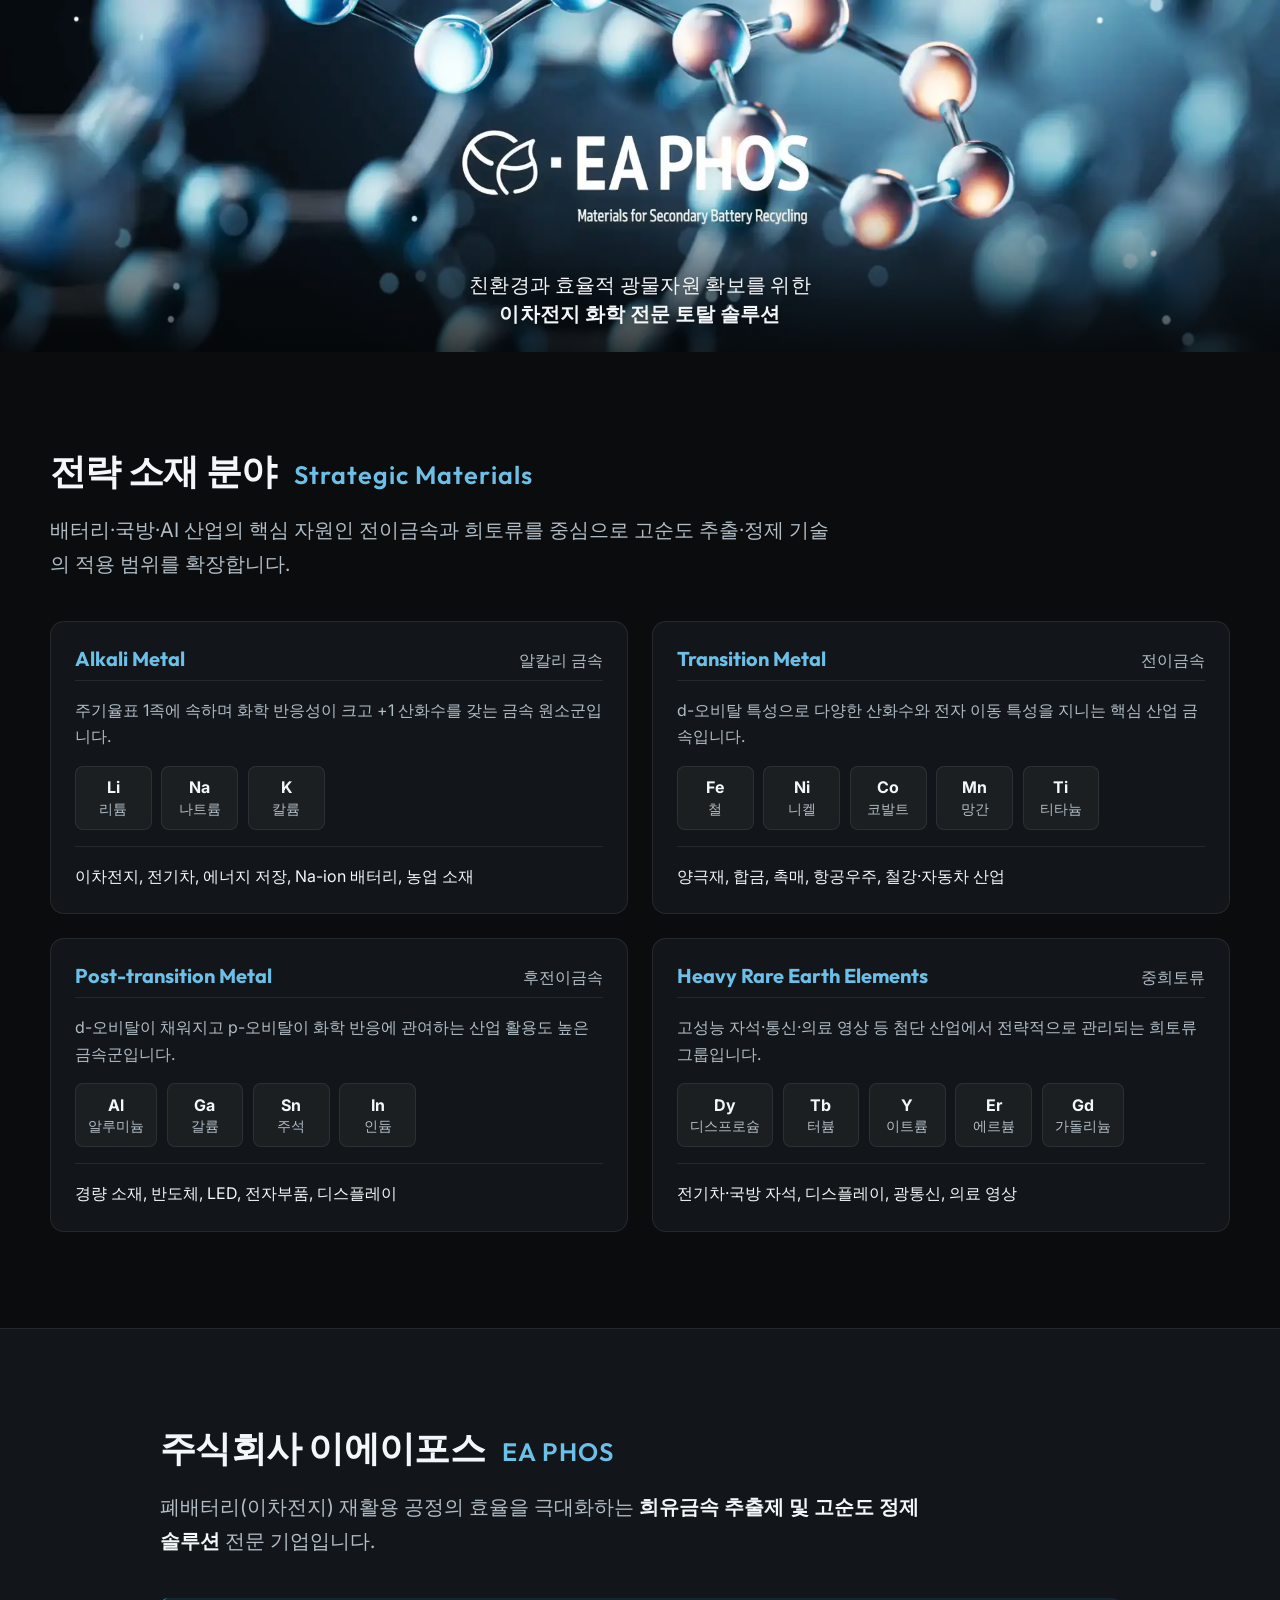
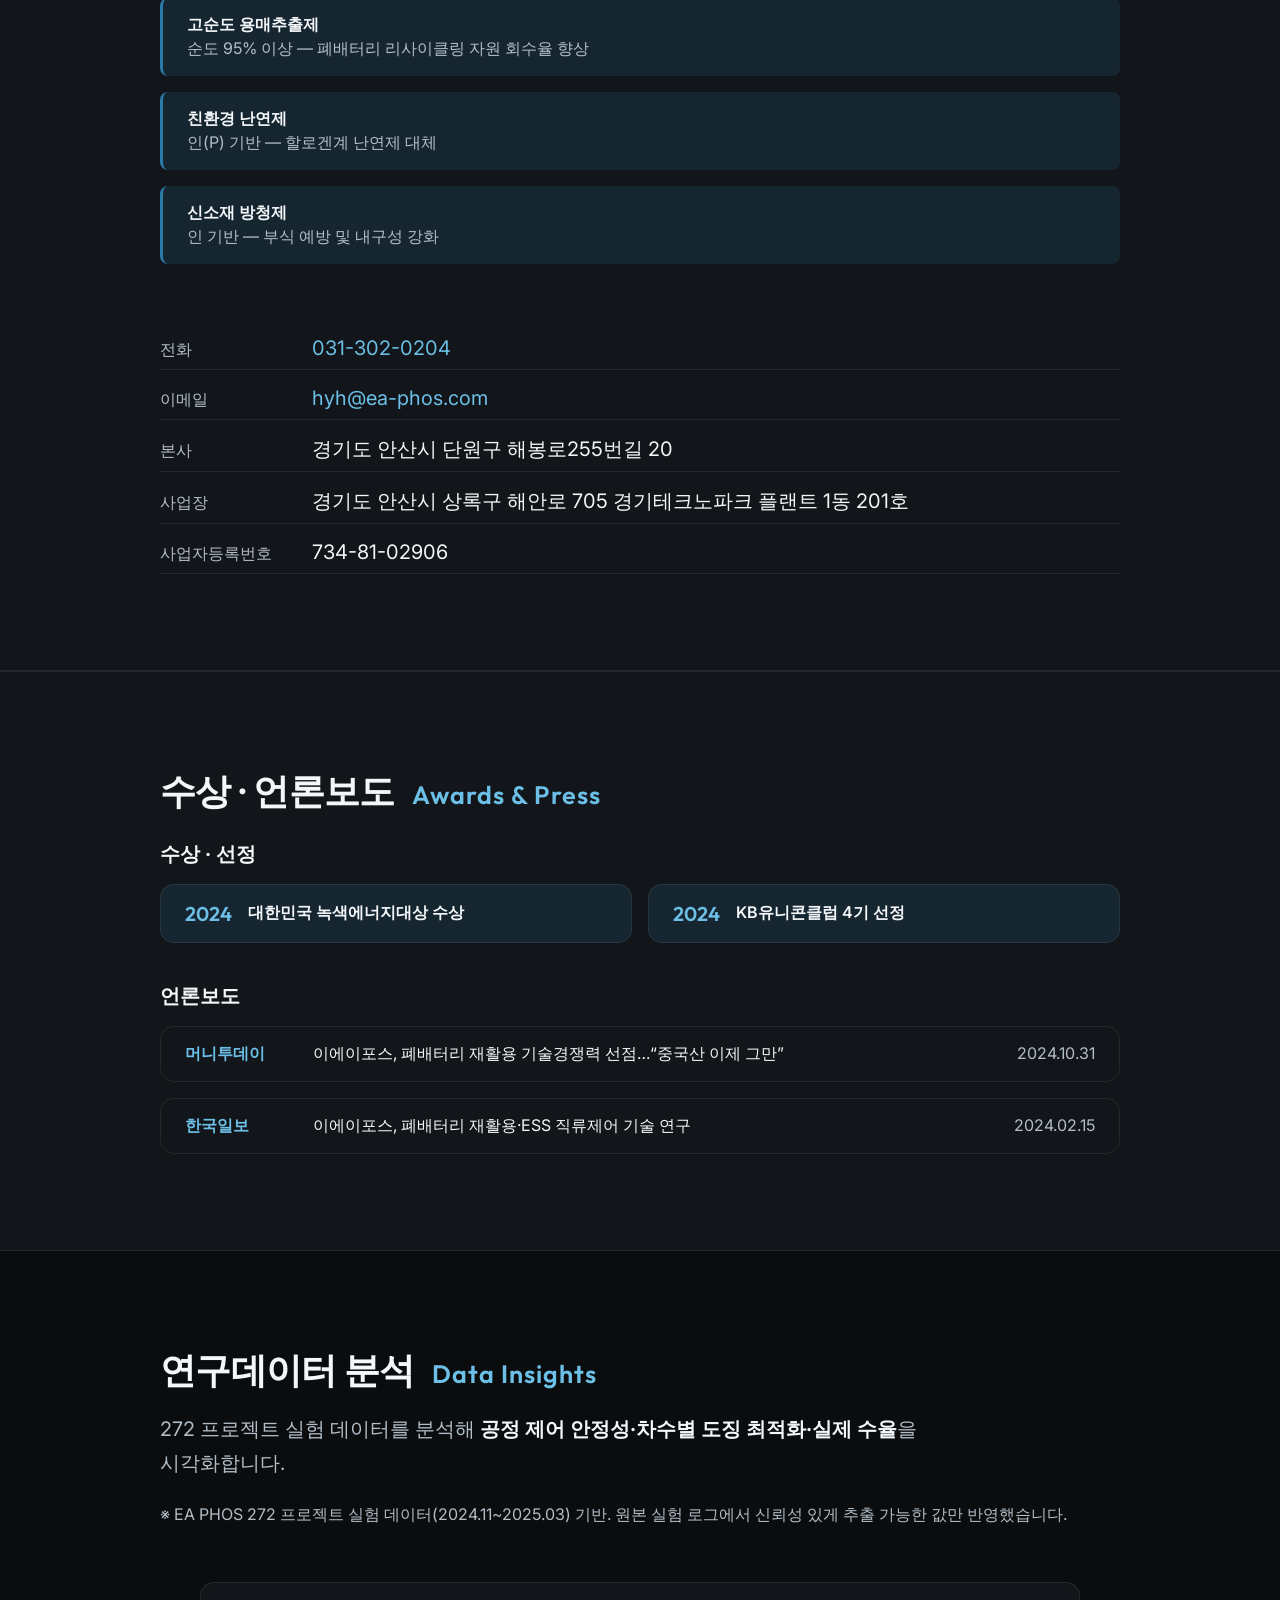
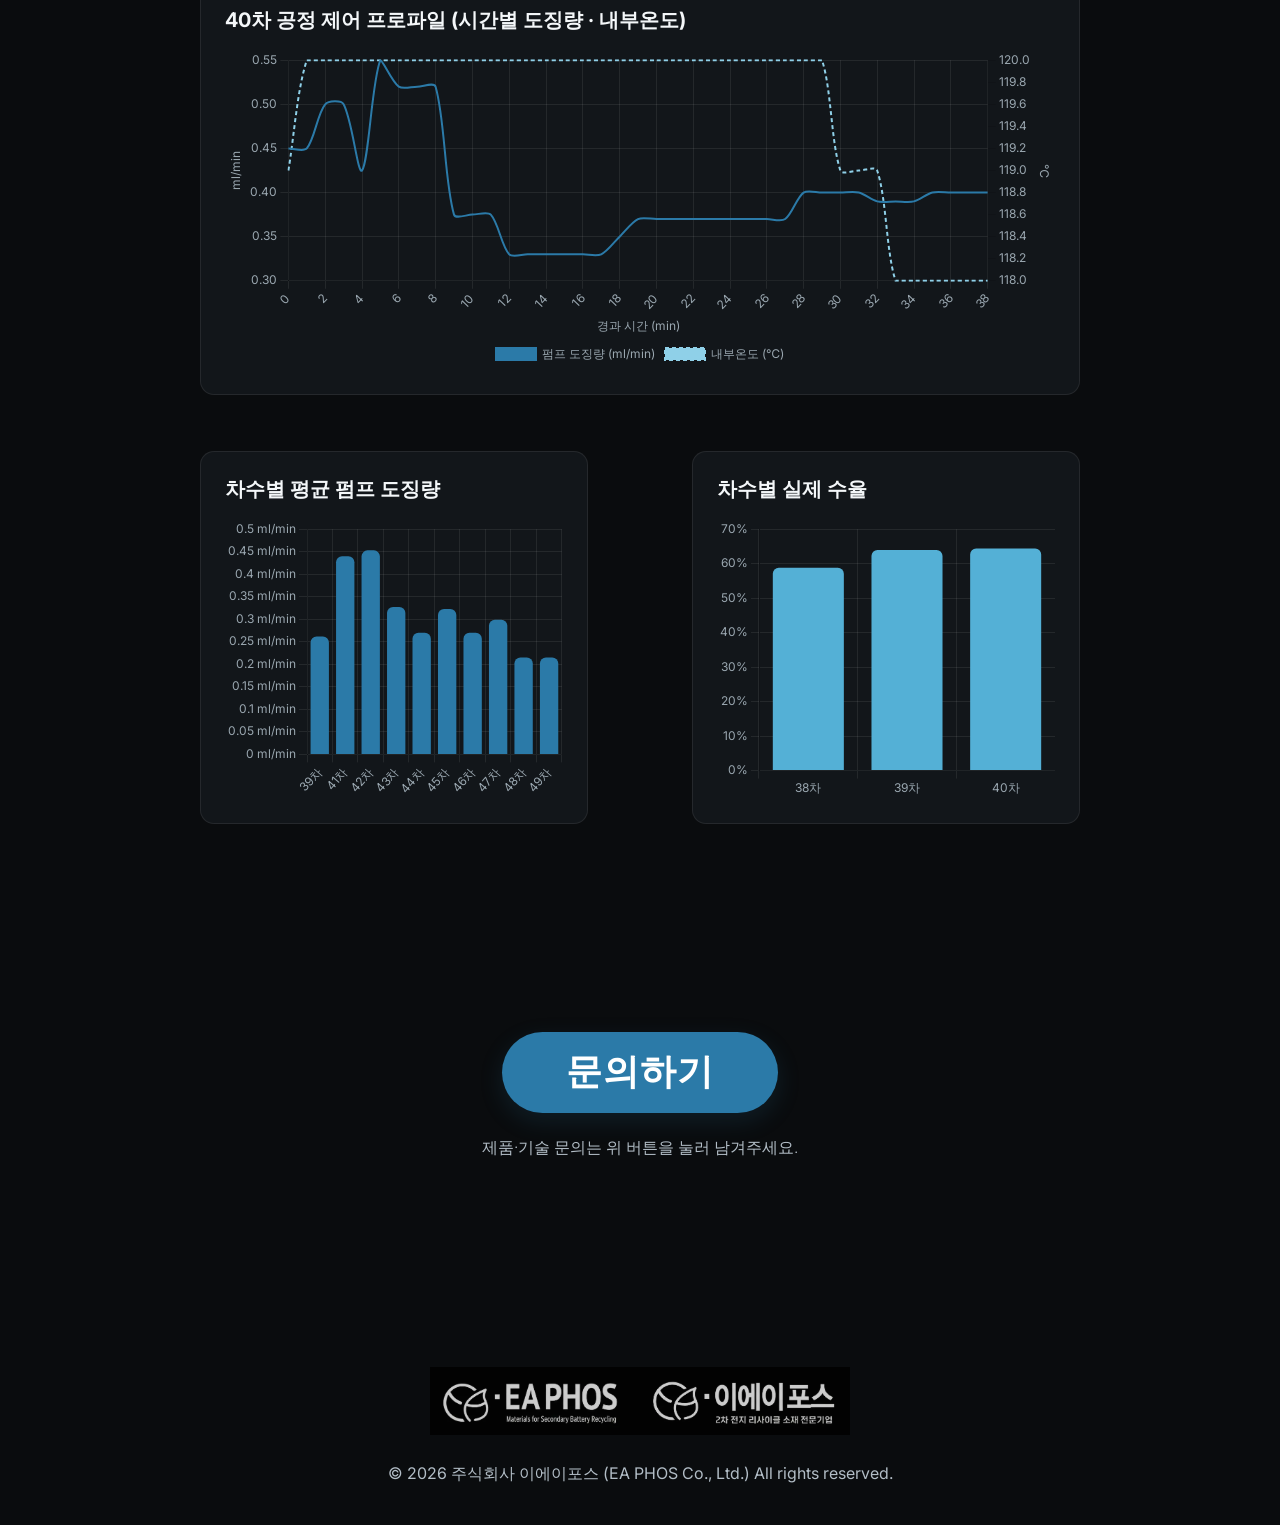
==== commit 4c4db1f7: "대시보드 실데이터 반영 + 패널 이미지 섹션 제거 - 272 프로젝트 실험 데이터(29~51차) 분석(pandas/openpyxl) → 실측 차트 3종   · 40차 공정 제어 프" ====
--- a/index.html
+++ b/index.html
@@ -73,15 +73,6 @@
                 </div>
             </section>
 
-            <!-- 중단 패널 이미지 섹션 -->
-            <section class="panel-section" aria-label="취급 금속 분류 안내">
-                <div class="panel-grid">
-                    <div class="panel-item"><img src="assets/left.webp" alt="알칼리 금속 분류 및 주요 응용 산업 안내" width="1400" height="1750" loading="lazy" decoding="async"></div>
-                    <div class="panel-item"><img src="assets/front.webp" alt="전이금속 분류 및 주요 응용 산업 안내" width="1800" height="1319" loading="lazy" decoding="async"></div>
-                    <div class="panel-item"><img src="assets/right.webp" alt="후전이금속 분류 및 주요 응용 산업 안내" width="1400" height="1750" loading="lazy" decoding="async"></div>
-                </div>
-            </section>
-
             <!-- 전략 소재 분야 섹션 -->
             <section class="materials-section" aria-labelledby="materials-heading">
                 <div class="materials-inner" data-reveal>
@@ -233,21 +224,21 @@
             <section class="dashboard-section" aria-labelledby="dashboard-heading" data-reveal>
                 <div class="dashboard-inner">
                     <h2 id="dashboard-heading" class="section-title">연구데이터 분석 <span class="section-title-en">Data Insights</span></h2>
-                    <p class="company-lead">폐배터리 재활용 연구데이터를 분석해 추출 효율·회수 구성·용매 성능을 시각화합니다.</p>
+                    <p class="company-lead">272 프로젝트 실험 데이터를 분석해 <strong>공정 제어 안정성·차수별 도징 최적화·실제 수율</strong>을 시각화합니다.</p>
                     <p class="dashboard-note" id="dashboard-note" hidden></p>
 
                     <div class="dashboard-grid">
                         <figure class="chart-card chart-card--wide">
-                            <figcaption class="chart-title" id="chart-trend-title">월별 추출 효율 추세</figcaption>
-                            <div class="chart-box"><canvas id="chart-trend" role="img" aria-label="월별 희유금속 추출 효율 추세 선형 차트"></canvas></div>
+                            <figcaption class="chart-title" id="chart-trend-title">공정 제어 프로파일</figcaption>
+                            <div class="chart-box"><canvas id="chart-trend" role="img" aria-label="시간별 도징량과 내부온도 공정 프로파일 선형 차트"></canvas></div>
                         </figure>
                         <figure class="chart-card">
-                            <figcaption class="chart-title" id="chart-composition-title">회수 금속 구성비</figcaption>
-                            <div class="chart-box"><canvas id="chart-composition" role="img" aria-label="회수 금속 구성비 도넛 차트"></canvas></div>
+                            <figcaption class="chart-title" id="chart-composition-title">차수별 평균 도징량</figcaption>
+                            <div class="chart-box"><canvas id="chart-composition" role="img" aria-label="차수별 평균 펌프 도징량 막대 차트"></canvas></div>
                         </figure>
                         <figure class="chart-card">
-                            <figcaption class="chart-title" id="chart-solvent-title">용매별 회수율</figcaption>
-                            <div class="chart-box"><canvas id="chart-solvent" role="img" aria-label="용매별 평균 회수율 막대 차트"></canvas></div>
+                            <figcaption class="chart-title" id="chart-solvent-title">차수별 실제 수율</figcaption>
+                            <div class="chart-box"><canvas id="chart-solvent" role="img" aria-label="차수별 실제 수율 막대 차트"></canvas></div>
                         </figure>
                     </div>
                 </div>
--- a/style.css
+++ b/style.css
@@ -127,45 +127,6 @@
 }
 .video-tagline strong { font-weight: 600; }
 
-/* =================================================================
- * 패널 이미지 그리드
- * ================================================================= */
-.panel-section { width: 100%; }
-
-.panel-grid {
-    display: flex;
-    width: 100%;
-    height: min(33vw, 520px);   /* 와이드스크린 상한 */
-    overflow: hidden;
-    gap: 2px;
-}
-
-.panel-item {
-    height: 100%;
-    overflow: hidden;
-    position: relative;
-}
-.panel-item::after {
-    content: '';
-    position: absolute;
-    inset: 0;
-    background: linear-gradient(to bottom, rgba(5, 5, 5, .35) 0%, rgba(5, 5, 5, .08) 100%);
-    pointer-events: none;
-}
-.panel-item:nth-child(1) { flex: .800; }
-.panel-item:nth-child(2) { flex: 1.365; }
-.panel-item:nth-child(3) { flex: .800; }
-
-.panel-item img {
-    width: 100%;
-    height: 100%;
-    display: block;
-    object-fit: cover;
-    transition: transform .5s ease;
-}
-@media (hover: hover) {
-    .panel-item:hover img { transform: scale(1.03); }
-}
 
 /* =================================================================
  * 전략 소재 분야
@@ -637,25 +598,7 @@
     .action-section  { padding: var(--s-5) var(--s-3); }
 }
 
-/* 모바일/태블릿 세로: 패널 3장 세로 스택 (이미지 늘어짐 버그 수정) */
 @media (max-width: 768px) {
-    .panel-grid {
-        flex-direction: column;
-        height: auto;
-        gap: 2px;
-    }
-    .panel-item {
-        height: auto;
-        flex: none !important;
-    }
-    /* 텍스트 인포그래픽이라 크롭하지 않고 각 원본 비율로 전체 표시 */
-    .panel-item img {
-        height: auto;
-        object-fit: contain;
-    }
-    /* 모바일에선 그라데이션 오버레이 제거(가독성) */
-    .panel-item::after { display: none; }
-
     .hero-video { aspect-ratio: 1 / 1; }   /* 모바일 영상(정사각) 공간 예약 */
     .video-scrim { padding: var(--s-4) var(--s-2) var(--s-2); }
 
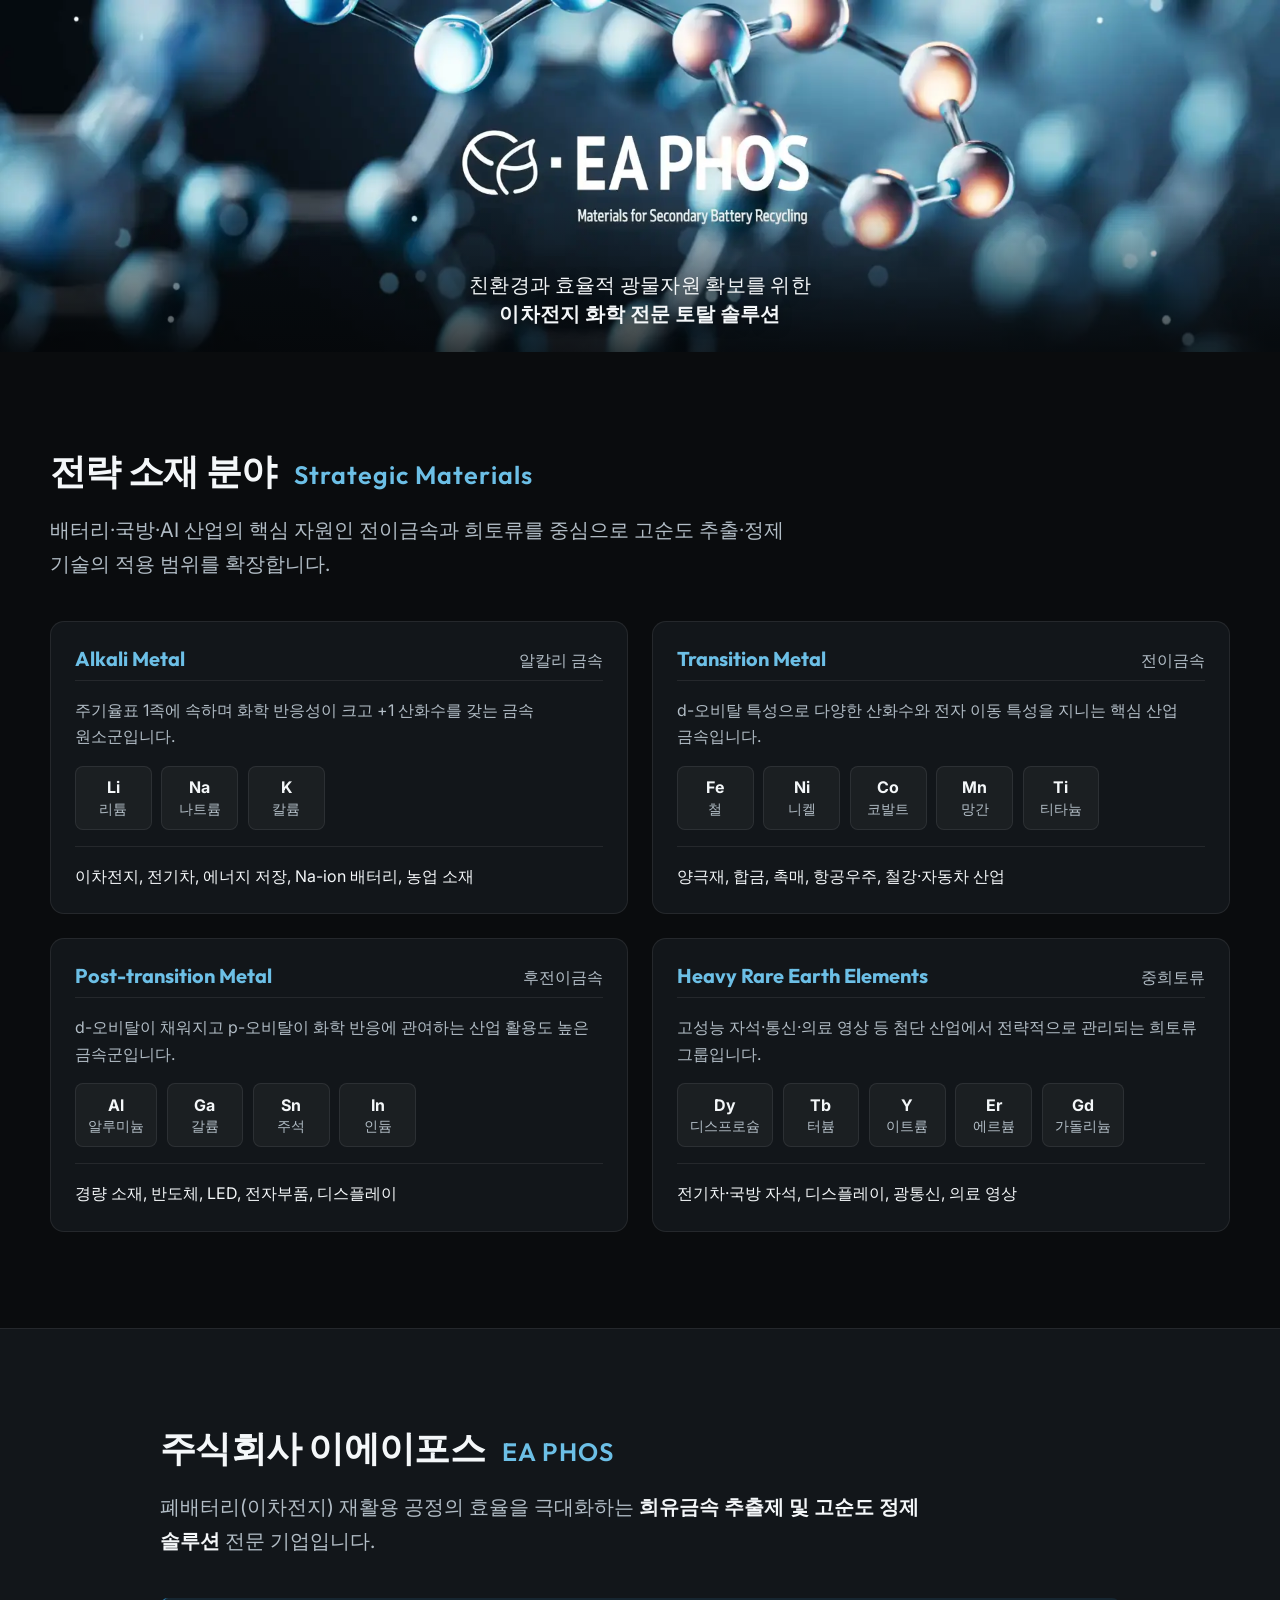
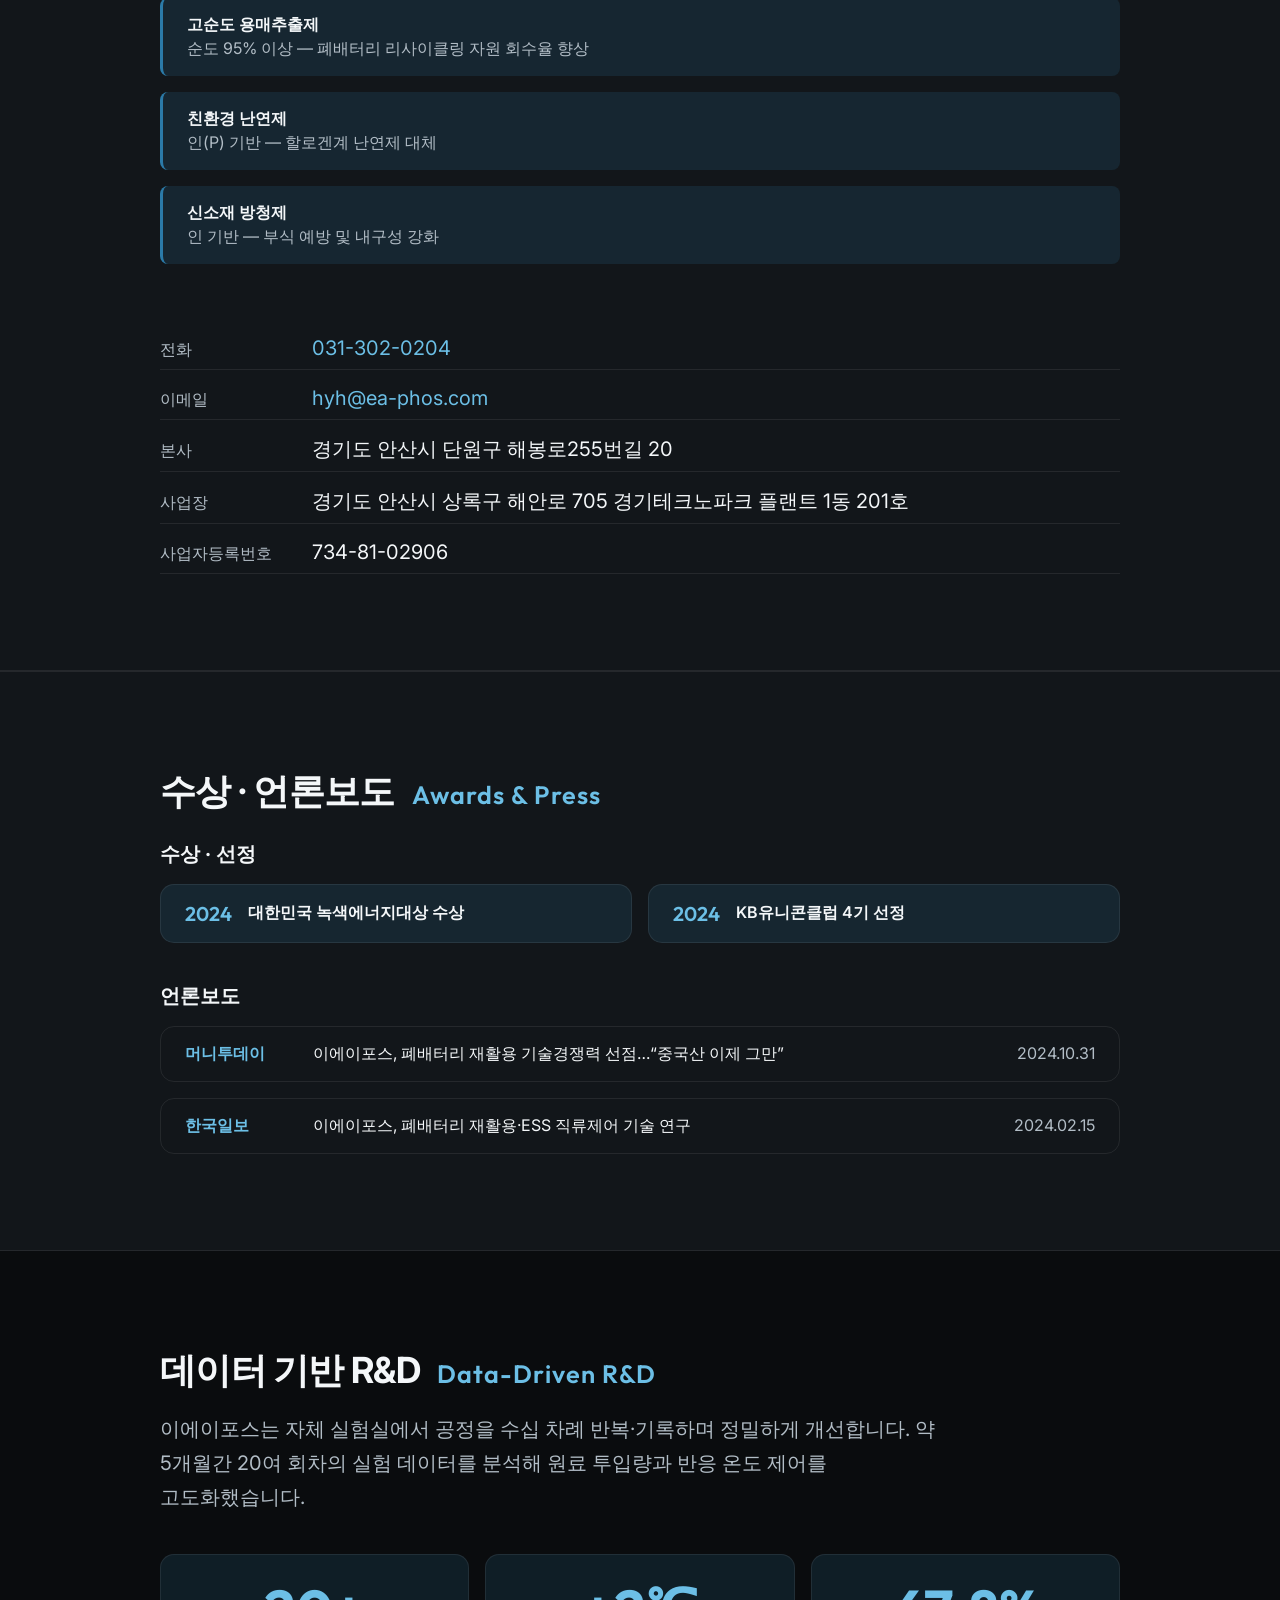
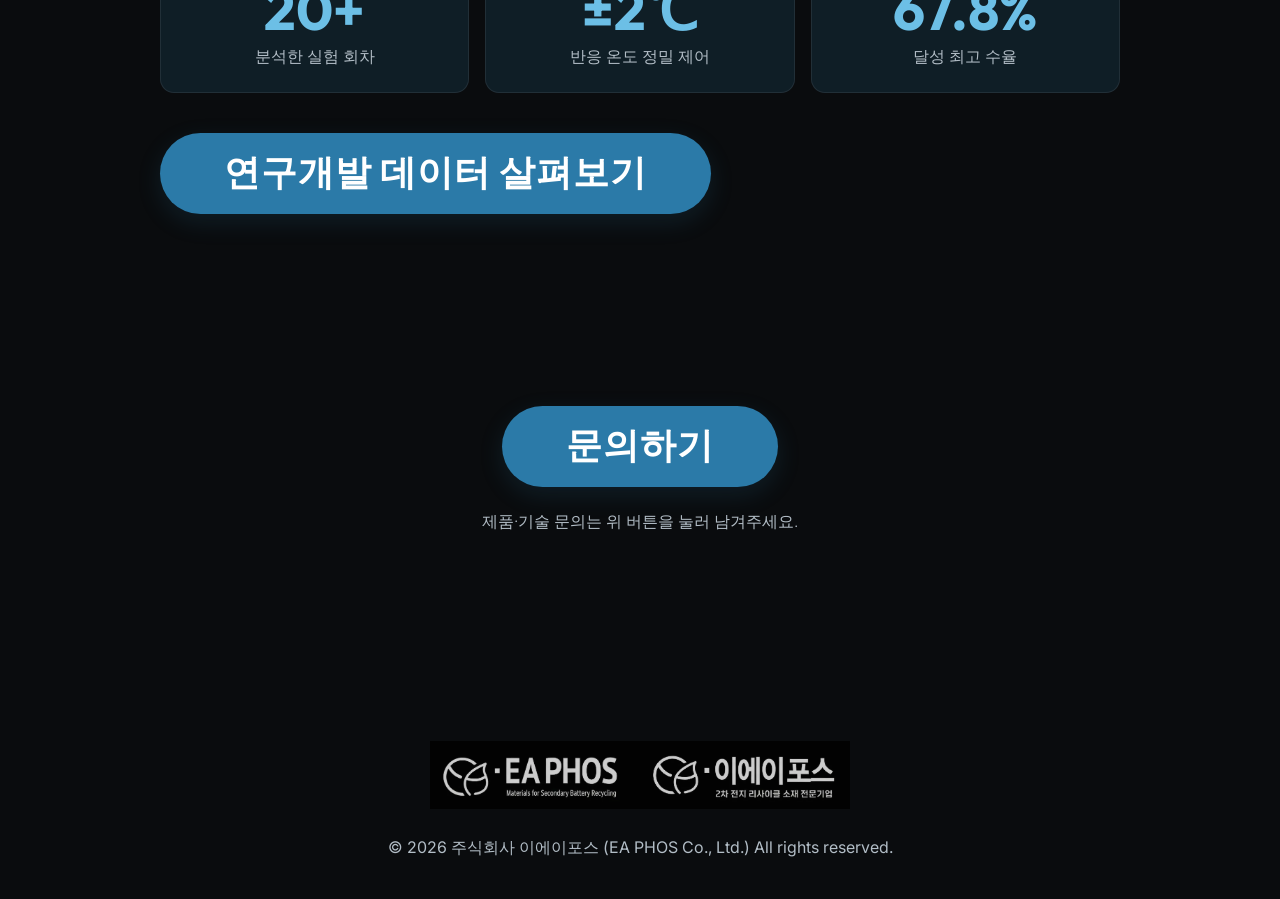
==== commit 90481685: "대시보드 UX 개편: 데이터 기반 R&D 소개 패널 + 팝업 모달 - 홈에는 '데이터 기반 R&D' 소개 패널(서술+핵심 수치 3개)만 노출 → 회사 소개 흐름 유지 - 상세 차트" ====
--- a/index.html
+++ b/index.html
@@ -220,27 +220,17 @@
                 </div>
             </section>
 
-            <!-- 연구데이터 분석 대시보드 (Chart.js, 데이터는 assets/dashboard-data.json) -->
-            <section class="dashboard-section" aria-labelledby="dashboard-heading" data-reveal>
-                <div class="dashboard-inner">
-                    <h2 id="dashboard-heading" class="section-title">연구데이터 분석 <span class="section-title-en">Data Insights</span></h2>
-                    <p class="company-lead">272 프로젝트 실험 데이터를 분석해 <strong>공정 제어 안정성·차수별 도징 최적화·실제 수율</strong>을 시각화합니다.</p>
-                    <p class="dashboard-note" id="dashboard-note" hidden></p>
-
-                    <div class="dashboard-grid">
-                        <figure class="chart-card chart-card--wide">
-                            <figcaption class="chart-title" id="chart-trend-title">공정 제어 프로파일</figcaption>
-                            <div class="chart-box"><canvas id="chart-trend" role="img" aria-label="시간별 도징량과 내부온도 공정 프로파일 선형 차트"></canvas></div>
-                        </figure>
-                        <figure class="chart-card">
-                            <figcaption class="chart-title" id="chart-composition-title">차수별 평균 도징량</figcaption>
-                            <div class="chart-box"><canvas id="chart-composition" role="img" aria-label="차수별 평균 펌프 도징량 막대 차트"></canvas></div>
-                        </figure>
-                        <figure class="chart-card">
-                            <figcaption class="chart-title" id="chart-solvent-title">차수별 실제 수율</figcaption>
-                            <div class="chart-box"><canvas id="chart-solvent" role="img" aria-label="차수별 실제 수율 막대 차트"></canvas></div>
-                        </figure>
-                    </div>
+            <!-- 데이터 기반 R&D 소개 패널 (상세 차트는 모달로) -->
+            <section class="rd-section" aria-labelledby="rd-heading" data-reveal>
+                <div class="rd-inner">
+                    <h2 id="rd-heading" class="section-title">데이터 기반 R&amp;D <span class="section-title-en">Data-Driven R&amp;D</span></h2>
+                    <p class="company-lead">이에이포스는 자체 실험실에서 공정을 수십 차례 반복·기록하며 정밀하게 개선합니다. 약 5개월간 20여 회차의 실험 데이터를 분석해 원료 투입량과 반응 온도 제어를 고도화했습니다.</p>
+                    <ul class="rd-stats">
+                        <li><strong>20+</strong><span>분석한 실험 회차</span></li>
+                        <li><strong>±2℃</strong><span>반응 온도 정밀 제어</span></li>
+                        <li><strong>67.8%</strong><span>달성 최고 수율</span></li>
+                    </ul>
+                    <button id="dash-button" class="cta-btn cta-btn--ghost" type="button" aria-haspopup="dialog">연구개발 데이터 살펴보기</button>
                 </div>
             </section>
 
@@ -266,6 +256,34 @@
             </div>
         </div>
 
+        <!-- 연구개발 데이터 모달 -->
+        <div id="dash-modal" class="modal" role="dialog" aria-modal="true" aria-labelledby="dash-modal-title" hidden>
+            <div class="modal-content modal-content--panel">
+                <button class="close-btn" type="button" aria-label="데이터 창 닫기" data-close="dash">&times;</button>
+                <div class="dash-body">
+                    <h2 id="dash-modal-title" class="section-title">연구개발 데이터 <span class="section-title-en">Data Insights</span></h2>
+                    <p class="dashboard-lead">자체 실험 데이터를 분석해 공정 제어·투입량·수율을 정리했습니다. 아래 지표는 실제 실험 기록에서 추출한 값입니다.</p>
+                    <p class="dashboard-note" id="dashboard-note" hidden></p>
+
+                    <figure class="chart-card">
+                        <figcaption class="chart-title" id="chart-trend-title">공정 제어 안정성</figcaption>
+                        <div class="chart-box"><canvas id="chart-trend" role="img" aria-label="시간별 원료 투입량과 내부온도 공정 프로파일"></canvas></div>
+                        <p class="chart-caption" id="chart-trend-cap" hidden></p>
+                    </figure>
+                    <figure class="chart-card">
+                        <figcaption class="chart-title" id="chart-composition-title">실험 회차별 평균 투입량</figcaption>
+                        <div class="chart-box"><canvas id="chart-composition" role="img" aria-label="실험 회차별 평균 투입량 막대 차트"></canvas></div>
+                        <p class="chart-caption" id="chart-composition-cap" hidden></p>
+                    </figure>
+                    <figure class="chart-card">
+                        <figcaption class="chart-title" id="chart-solvent-title">실제 수율</figcaption>
+                        <div class="chart-box"><canvas id="chart-solvent" role="img" aria-label="실험 회차별 실제 수율 막대 차트"></canvas></div>
+                        <p class="chart-caption" id="chart-solvent-cap" hidden></p>
+                    </figure>
+                </div>
+            </div>
+        </div>
+
         <button id="scroll-top-btn" class="scroll-top-btn" type="button" aria-label="맨 위로 이동">↑</button>
     </div>
     <script src="script.js"></script>
--- a/style.css
+++ b/style.css
@@ -40,6 +40,8 @@
     color: var(--ink);
     font-family: 'Inter', system-ui, sans-serif;
     overflow-x: hidden;
+    word-break: keep-all;       /* 한글 단어가 줄바꿈에서 쪼개지지 않도록 */
+    overflow-wrap: break-word;  /* 아주 긴 토큰만 강제 줄바꿈 */
 }
 
 /* 스크린리더 전용 (시각적으로 숨김) */
@@ -406,33 +408,97 @@
 }
 
 /* =================================================================
- * 연구데이터 분석 대시보드
- * ================================================================= */
-.dashboard-section {
+ * 데이터 기반 R&D 소개 패널
+ * ================================================================= */
+.rd-section {
     width: 100%;
     padding: var(--s-6) var(--s-3);
 }
-.dashboard-inner {
+.rd-inner {
     max-width: var(--content-max);
     margin: 0 auto;
 }
+.rd-stats {
+    list-style: none;
+    margin: var(--s-4) 0;
+    padding: 0;
+    display: grid;
+    grid-template-columns: repeat(3, minmax(0, 1fr));
+    gap: var(--s-2);
+}
+.rd-stats li {
+    padding: var(--s-3);
+    background: var(--brand-soft);
+    border: 1px solid var(--line);
+    border-radius: var(--r-md);
+    text-align: center;
+}
+.rd-stats strong {
+    display: block;
+    font-family: 'Outfit', sans-serif;
+    font-size: var(--t-xl);
+    color: var(--brand-ink);
+    line-height: 1.1;
+}
+.rd-stats span {
+    display: block;
+    margin-top: 6px;
+    font-size: var(--t-sm);
+    color: var(--ink-muted);
+}
+
+/* 2차 CTA (고스트 버튼) */
+.cta-btn--ghost {
+    background: transparent;
+    color: var(--brand-ink);
+    border: 1.5px solid var(--brand);
+    box-shadow: none;
+    font-size: var(--t-md);
+}
+@media (hover: hover) {
+    .cta-btn--ghost:hover {
+        background: var(--brand-soft);
+        color: var(--ink);
+        transform: translateY(-3px);
+        box-shadow: none;
+    }
+}
+
+/* =================================================================
+ * 데이터 모달 (다크 패널 + 차트)
+ * ================================================================= */
+.modal-content--panel {
+    background: var(--bg);
+    color: var(--ink);
+    width: 92%;
+    max-width: 760px;
+    height: auto;
+    max-height: 90vh;
+}
+.modal-content--panel .close-btn { color: var(--ink); }
+.dash-body {
+    padding: var(--s-4) var(--s-3);
+    max-height: 90vh;
+    overflow-y: auto;
+}
+.dashboard-lead {
+    margin: 0 0 var(--s-2);
+    font-size: var(--t-sm);
+    line-height: 1.6;
+    color: var(--ink-muted);
+}
 .dashboard-note {
-    margin: calc(var(--s-2) * -1) 0 var(--s-4);
-    font-size: var(--t-sm);
-    color: var(--ink-muted);
-}
-.dashboard-grid {
-    display: grid;
-    grid-template-columns: repeat(2, minmax(0, 1fr));
-    gap: var(--s-3);
+    margin: 0 0 var(--s-3);
+    font-size: var(--t-sm);
+    color: var(--ink-muted);
 }
 .chart-card {
     background: var(--surface);
     border: 1px solid var(--line);
     border-radius: var(--r-md);
     padding: var(--s-3);
-}
-.chart-card--wide { grid-column: 1 / -1; }
+    margin-bottom: var(--s-3);
+}
 .chart-title {
     margin: 0 0 var(--s-2);
     font-weight: 700;
@@ -441,13 +507,19 @@
 }
 .chart-box {
     position: relative;
-    height: 280px;
-}
-.chart-card--wide .chart-box { height: 320px; }
+    height: 300px;
+}
+.chart-caption {
+    margin: var(--s-2) 0 0;
+    font-size: var(--t-sm);
+    color: var(--ink-muted);
+    line-height: 1.6;
+}
 
 @media (max-width: 768px) {
-    .dashboard-grid { grid-template-columns: 1fr; }
+    .rd-stats { grid-template-columns: 1fr; }
     .chart-box { height: 260px; }
+    .dash-body { max-height: 100%; }
 }
 
 /* =================================================================
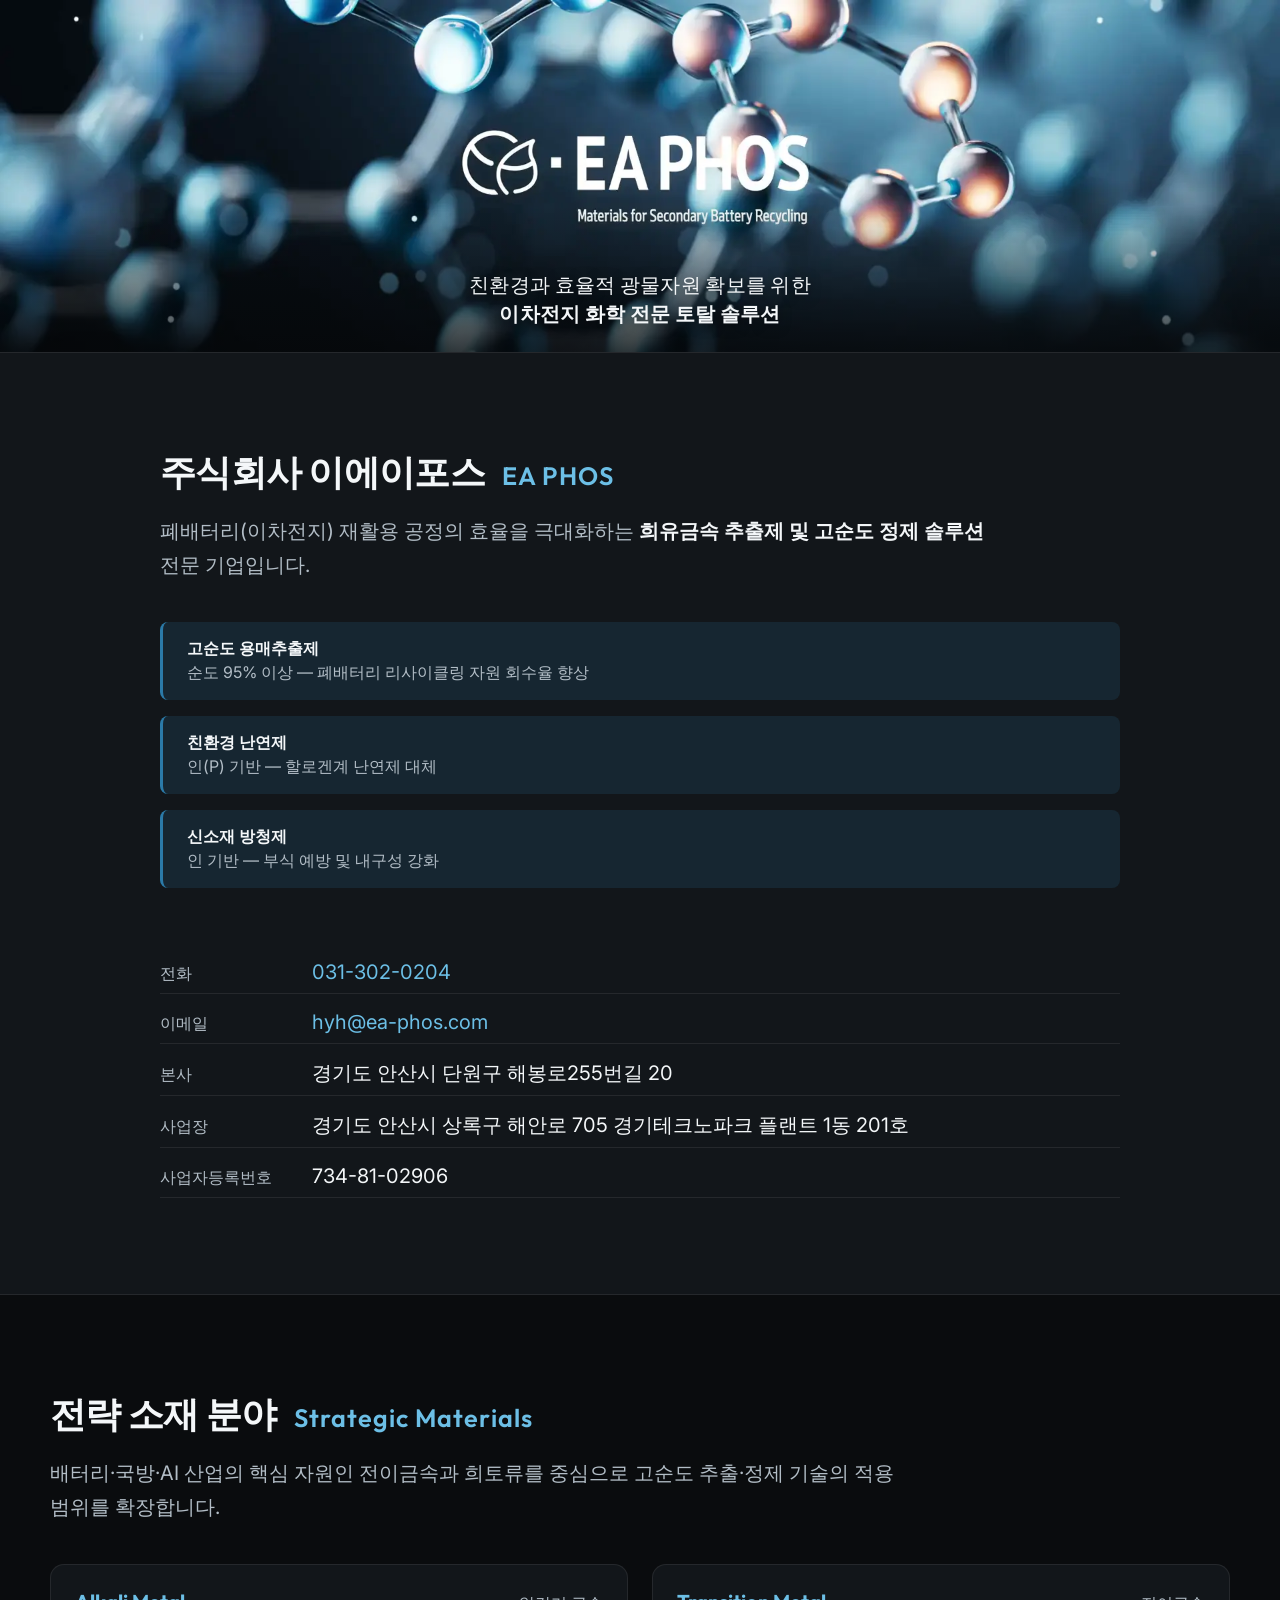
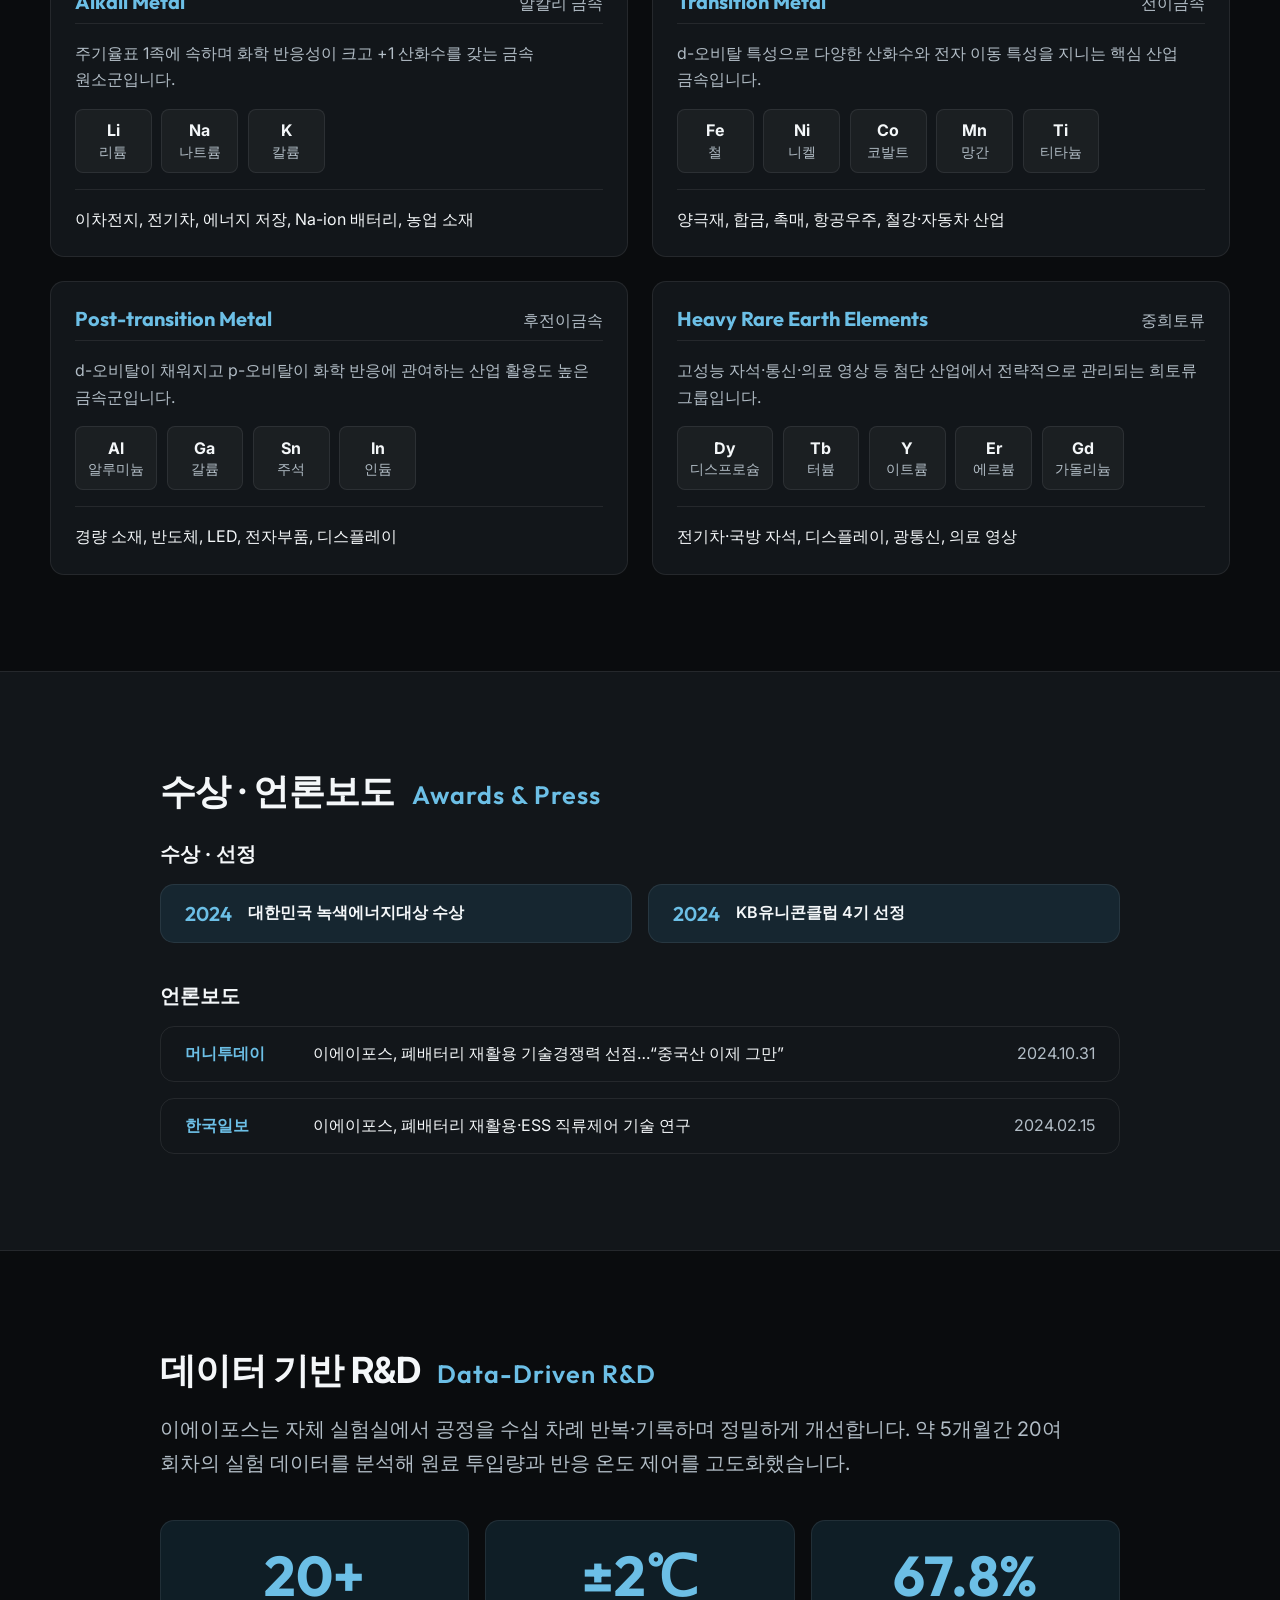
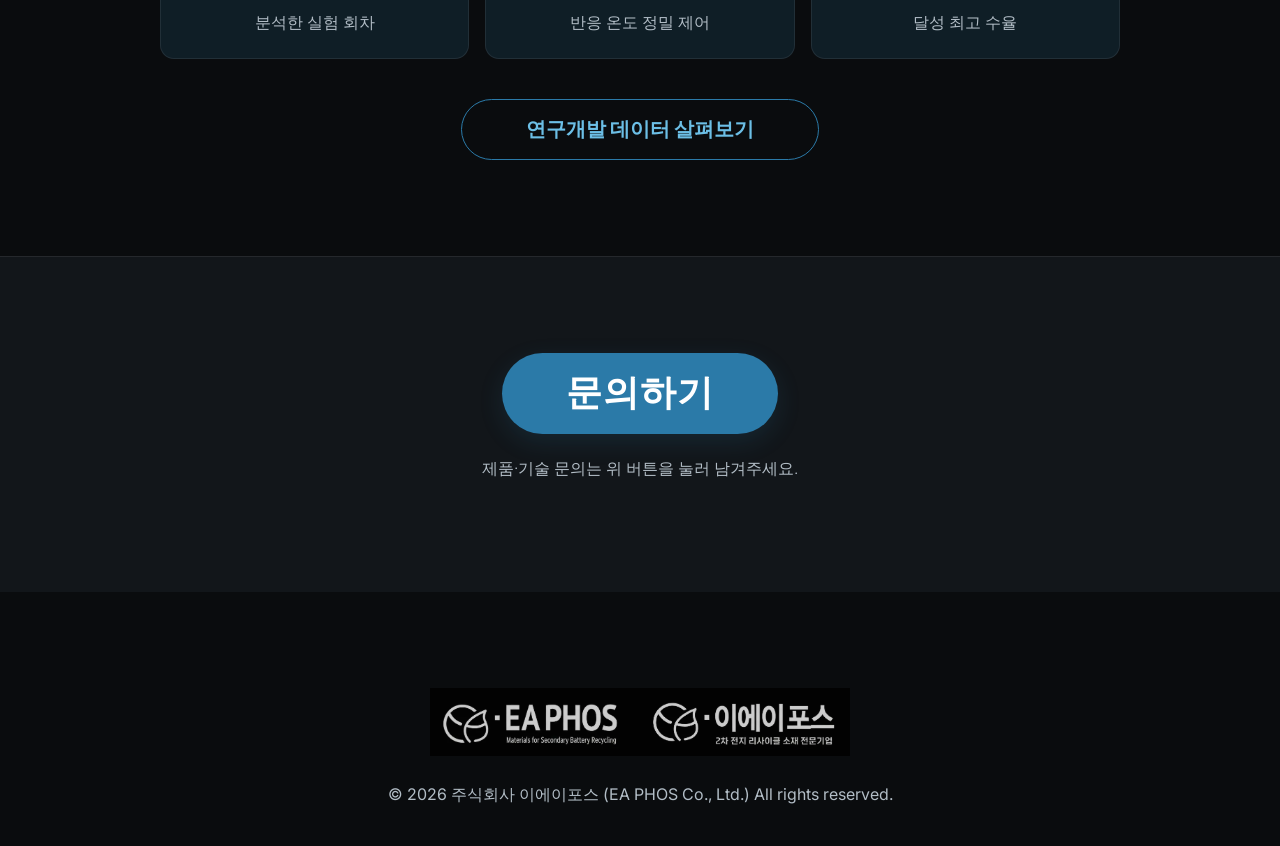
==== commit 1019a28d: "UX 마감: 섹션 순서 재배치 + 모달 각주화 + 디테일 정리 - 섹션 순서: 회사 소개를 히어로 바로 뒤로 이동(첫 방문자 우선) → 소개/소재/보도/R&D/문의 - 섹션 배경 " ====
--- a/index.html
+++ b/index.html
@@ -73,6 +73,44 @@
                 </div>
             </section>
 
+            <!-- 회사 소개 / 연락처 섹션 (첫 방문자 대상 — 히어로 바로 뒤) -->
+            <section class="company-section" aria-labelledby="company-heading">
+                <div class="company-inner" data-reveal>
+                    <h2 id="company-heading" class="section-title">주식회사 이에이포스 <span class="section-title-en">EA PHOS</span></h2>
+                    <p class="company-lead">폐배터리(이차전지) 재활용 공정의 효율을 극대화하는 <strong>희유금속 추출제 및 고순도 정제 솔루션</strong> 전문 기업입니다.</p>
+
+                    <ul class="company-highlights">
+                        <li><span class="hl-key">고순도 용매추출제</span><span class="hl-val">순도 95% 이상 — 폐배터리 리사이클링 자원 회수율 향상</span></li>
+                        <li><span class="hl-key">친환경 난연제</span><span class="hl-val">인(P) 기반 — 할로겐계 난연제 대체</span></li>
+                        <li><span class="hl-key">신소재 방청제</span><span class="hl-val">인 기반 — 부식 예방 및 내구성 강화</span></li>
+                    </ul>
+
+                    <dl class="company-contact">
+                        <div class="contact-row">
+                            <dt>전화</dt>
+                            <dd><a href="tel:031-302-0204">031-302-0204</a></dd>
+                        </div>
+                        <div class="contact-row">
+                            <dt>이메일</dt>
+                            <dd><a href="mailto:hyh@ea-phos.com">hyh@ea-phos.com</a></dd>
+                        </div>
+                        <div class="contact-row">
+                            <dt>본사</dt>
+                            <dd>경기도 안산시 단원구 해봉로255번길 20</dd>
+                        </div>
+                        <div class="contact-row">
+                            <dt>사업장</dt>
+                            <dd>경기도 안산시 상록구 해안로 705 경기테크노파크 플랜트 1동 201호</dd>
+                        </div>
+                        <div class="contact-row">
+                            <dt>사업자등록번호</dt>
+                            <dd>734-81-02906</dd>
+                        </div>
+                    </dl>
+                    <!-- TODO: 대표자/팩스/약도(지도) 등 발주자 확인 후 보강 -->
+                </div>
+            </section>
+
             <!-- 전략 소재 분야 섹션 -->
             <section class="materials-section" aria-labelledby="materials-heading">
                 <div class="materials-inner" data-reveal>
@@ -141,44 +179,6 @@
                             <p class="material-use">전기차·국방 자석, 디스플레이, 광통신, 의료 영상</p>
                         </article>
                     </div>
-                </div>
-            </section>
-
-            <!-- 회사 정보 / 연락처 섹션 -->
-            <section class="company-section" aria-labelledby="company-heading">
-                <div class="company-inner" data-reveal>
-                    <h2 id="company-heading" class="section-title">주식회사 이에이포스 <span class="section-title-en">EA PHOS</span></h2>
-                    <p class="company-lead">폐배터리(이차전지) 재활용 공정의 효율을 극대화하는 <strong>희유금속 추출제 및 고순도 정제 솔루션</strong> 전문 기업입니다.</p>
-
-                    <ul class="company-highlights">
-                        <li><span class="hl-key">고순도 용매추출제</span><span class="hl-val">순도 95% 이상 — 폐배터리 리사이클링 자원 회수율 향상</span></li>
-                        <li><span class="hl-key">친환경 난연제</span><span class="hl-val">인(P) 기반 — 할로겐계 난연제 대체</span></li>
-                        <li><span class="hl-key">신소재 방청제</span><span class="hl-val">인 기반 — 부식 예방 및 내구성 강화</span></li>
-                    </ul>
-
-                    <dl class="company-contact">
-                        <div class="contact-row">
-                            <dt>전화</dt>
-                            <dd><a href="tel:031-302-0204">031-302-0204</a></dd>
-                        </div>
-                        <div class="contact-row">
-                            <dt>이메일</dt>
-                            <dd><a href="mailto:hyh@ea-phos.com">hyh@ea-phos.com</a></dd>
-                        </div>
-                        <div class="contact-row">
-                            <dt>본사</dt>
-                            <dd>경기도 안산시 단원구 해봉로255번길 20</dd>
-                        </div>
-                        <div class="contact-row">
-                            <dt>사업장</dt>
-                            <dd>경기도 안산시 상록구 해안로 705 경기테크노파크 플랜트 1동 201호</dd>
-                        </div>
-                        <div class="contact-row">
-                            <dt>사업자등록번호</dt>
-                            <dd>734-81-02906</dd>
-                        </div>
-                    </dl>
-                    <!-- TODO: 대표자/팩스/약도(지도) 등 발주자 확인 후 보강 -->
                 </div>
             </section>
 
@@ -262,8 +262,7 @@
                 <button class="close-btn" type="button" aria-label="데이터 창 닫기" data-close="dash">&times;</button>
                 <div class="dash-body">
                     <h2 id="dash-modal-title" class="section-title">연구개발 데이터 <span class="section-title-en">Data Insights</span></h2>
-                    <p class="dashboard-lead">자체 실험 데이터를 분석해 공정 제어·투입량·수율을 정리했습니다. 아래 지표는 실제 실험 기록에서 추출한 값입니다.</p>
-                    <p class="dashboard-note" id="dashboard-note" hidden></p>
+                    <p class="dashboard-lead">자체 실험 데이터를 분석해 공정 제어·투입량·수율을 정리했습니다.</p>
 
                     <figure class="chart-card">
                         <figcaption class="chart-title" id="chart-trend-title">공정 제어 안정성</figcaption>
@@ -280,6 +279,11 @@
                         <div class="chart-box"><canvas id="chart-solvent" role="img" aria-label="실험 회차별 실제 수율 막대 차트"></canvas></div>
                         <p class="chart-caption" id="chart-solvent-cap" hidden></p>
                     </figure>
+
+                    <footer class="dash-foot">
+                        <p class="dash-note" id="dashboard-note" hidden></p>
+                        <p class="dash-note">수율은 실제 실험 기록에 문서화된 회차만 표기했습니다.</p>
+                    </footer>
                 </div>
             </div>
         </div>
--- a/style.css
+++ b/style.css
@@ -238,6 +238,7 @@
     font-size: var(--t-lg);
     font-weight: 700;
     letter-spacing: -.02em;
+    text-wrap: balance;
 }
 .section-title-en {
     font-family: 'Outfit', sans-serif;
@@ -252,7 +253,8 @@
     font-size: var(--t-md);
     line-height: 1.7;
     color: var(--ink-muted);
-    max-width: 60ch;
+    max-width: 72ch;
+    text-wrap: pretty;
 }
 .company-lead strong { color: var(--ink); font-weight: 700; }
 
@@ -447,53 +449,88 @@
     color: var(--ink-muted);
 }
 
-/* 2차 CTA (고스트 버튼) */
-.cta-btn--ghost {
+/* 2차 CTA (고스트 버튼) — .cta-btn 뒤에 정의돼도 이기도록 특이도 ↑ */
+.cta-btn.cta-btn--ghost {
     background: transparent;
     color: var(--brand-ink);
     border: 1.5px solid var(--brand);
     box-shadow: none;
     font-size: var(--t-md);
+    font-weight: 600;
+    letter-spacing: 0;
 }
 @media (hover: hover) {
-    .cta-btn--ghost:hover {
+    .cta-btn.cta-btn--ghost:hover {
         background: var(--brand-soft);
         color: var(--ink);
         transform: translateY(-3px);
         box-shadow: none;
     }
 }
+/* R&D 패널 버튼 가운데 정렬 */
+#dash-button {
+    display: block;
+    width: fit-content;
+    margin: var(--s-2) auto 0;
+}
 
 /* =================================================================
  * 데이터 모달 (다크 패널 + 차트)
  * ================================================================= */
-.modal-content--panel {
-    background: var(--bg);
+.modal-content.modal-content--panel {
+    background: var(--surface);
     color: var(--ink);
     width: 92%;
     max-width: 760px;
     height: auto;
     max-height: 90vh;
-}
-.modal-content--panel .close-btn { color: var(--ink); }
+    border: 1px solid var(--line);
+}
+.modal-content.modal-content--panel .close-btn { color: var(--ink); }
 .dash-body {
     padding: var(--s-4) var(--s-3);
     max-height: 90vh;
     overflow-y: auto;
 }
+/* 스크롤바 숨김 (스크롤은 유지) */
+.dash-body { scrollbar-width: none; -ms-overflow-style: none; }
+.dash-body::-webkit-scrollbar { display: none; }
+.dash-body > .section-title { text-align: center; }
+
+/* 모달 하단 각주 */
+.dash-foot {
+    margin-top: var(--s-2);
+    padding-top: var(--s-3);
+    border-top: 1px solid var(--line);
+}
+.dash-note {
+    margin: 0;
+    font-size: .8rem;
+    line-height: 1.5;
+    color: var(--ink-muted);
+    opacity: .75;
+    text-align: center;
+}
+.dash-note + .dash-note { margin-top: 4px; }
 .dashboard-lead {
-    margin: 0 0 var(--s-2);
+    margin: 0 auto var(--s-2);
+    max-width: 60ch;
     font-size: var(--t-sm);
     line-height: 1.6;
     color: var(--ink-muted);
+    text-align: center;
+    text-wrap: pretty;
 }
 .dashboard-note {
-    margin: 0 0 var(--s-3);
-    font-size: var(--t-sm);
-    color: var(--ink-muted);
+    margin: 0 auto var(--s-4);
+    max-width: 60ch;
+    font-size: var(--t-sm);
+    color: var(--ink-muted);
+    text-align: center;
+    text-wrap: pretty;
 }
 .chart-card {
-    background: var(--surface);
+    background: var(--bg);
     border: 1px solid var(--line);
     border-radius: var(--r-md);
     padding: var(--s-3);
@@ -504,16 +541,20 @@
     font-weight: 700;
     color: var(--ink);
     font-size: var(--t-md);
+    text-align: center;
 }
 .chart-box {
     position: relative;
     height: 300px;
 }
 .chart-caption {
-    margin: var(--s-2) 0 0;
+    margin: var(--s-2) auto 0;
+    max-width: 56ch;
     font-size: var(--t-sm);
     color: var(--ink-muted);
     line-height: 1.6;
+    text-align: center;
+    text-wrap: pretty;
 }
 
 @media (max-width: 768px) {
@@ -528,6 +569,8 @@
 .action-section {
     padding: var(--s-6) var(--s-3);
     text-align: center;
+    background: var(--surface);
+    border-top: 1px solid var(--line);
 }
 .cta-btn {
     min-height: 44px;
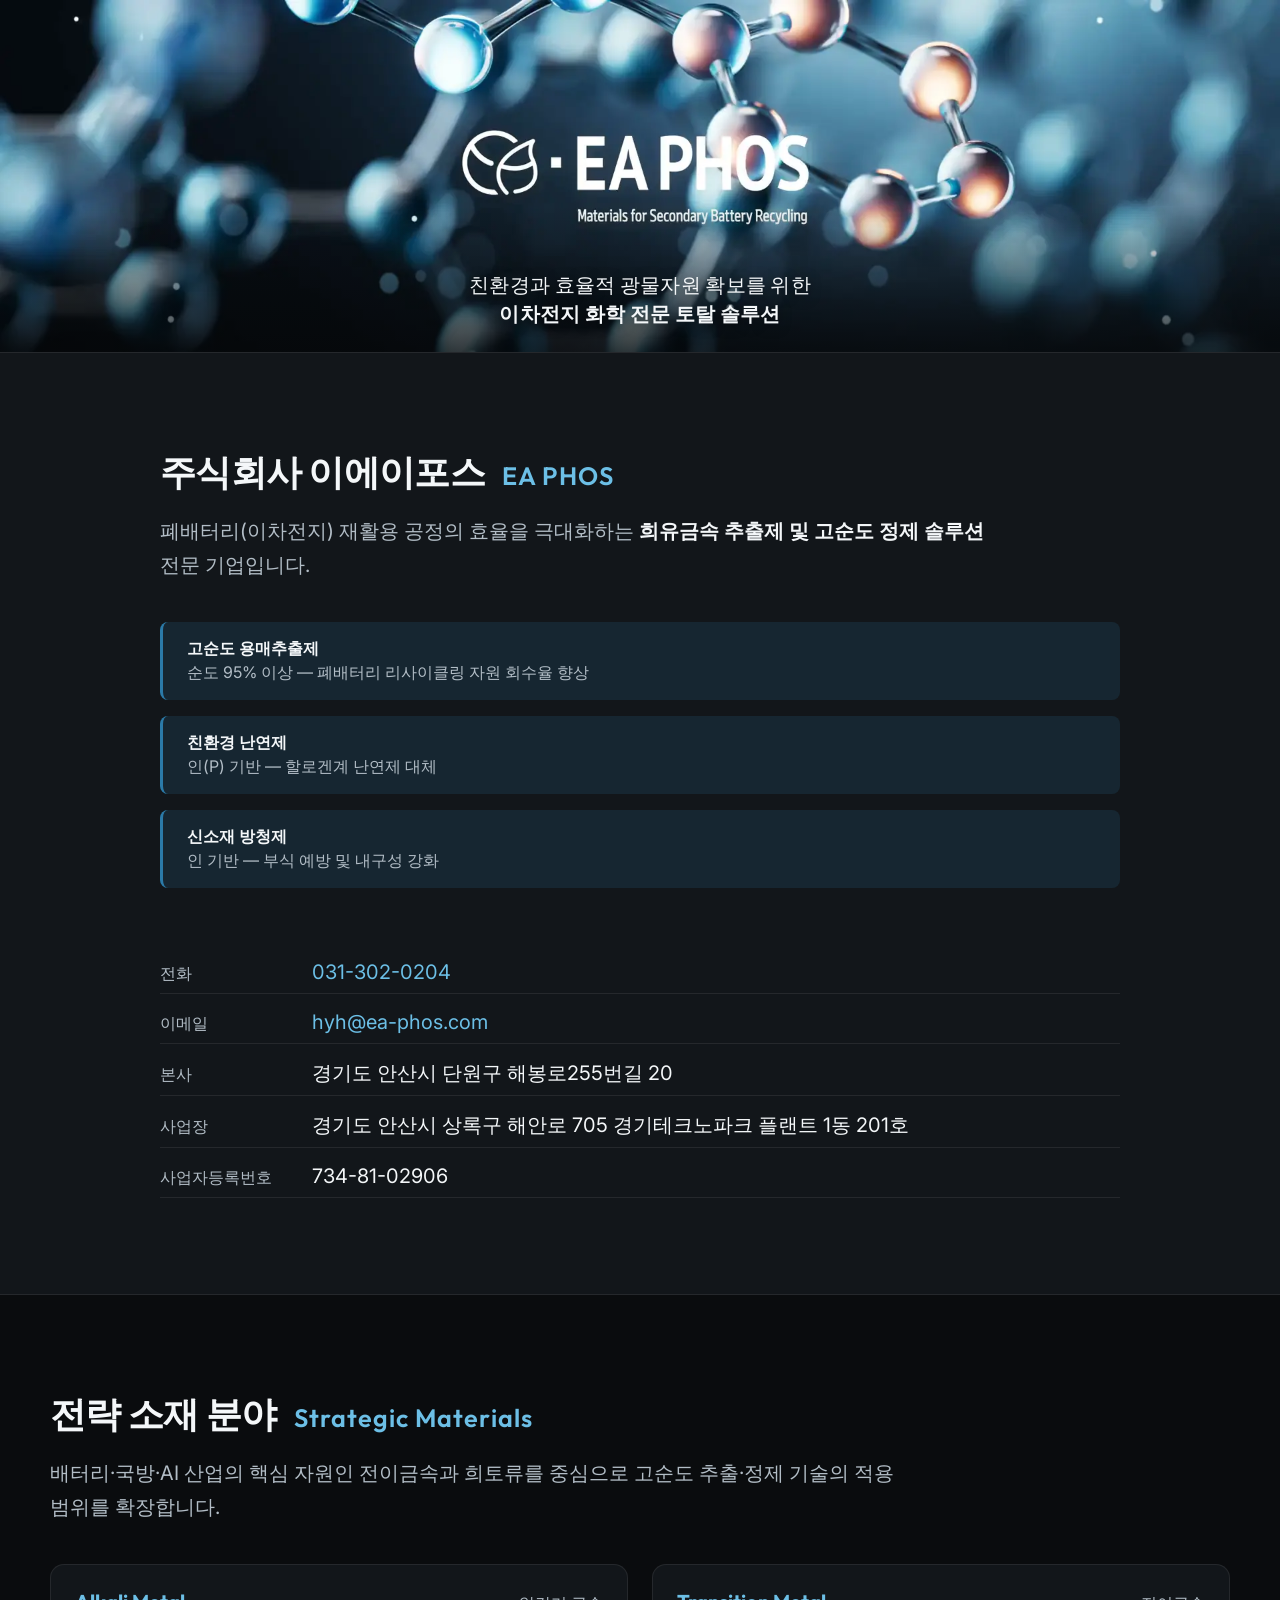
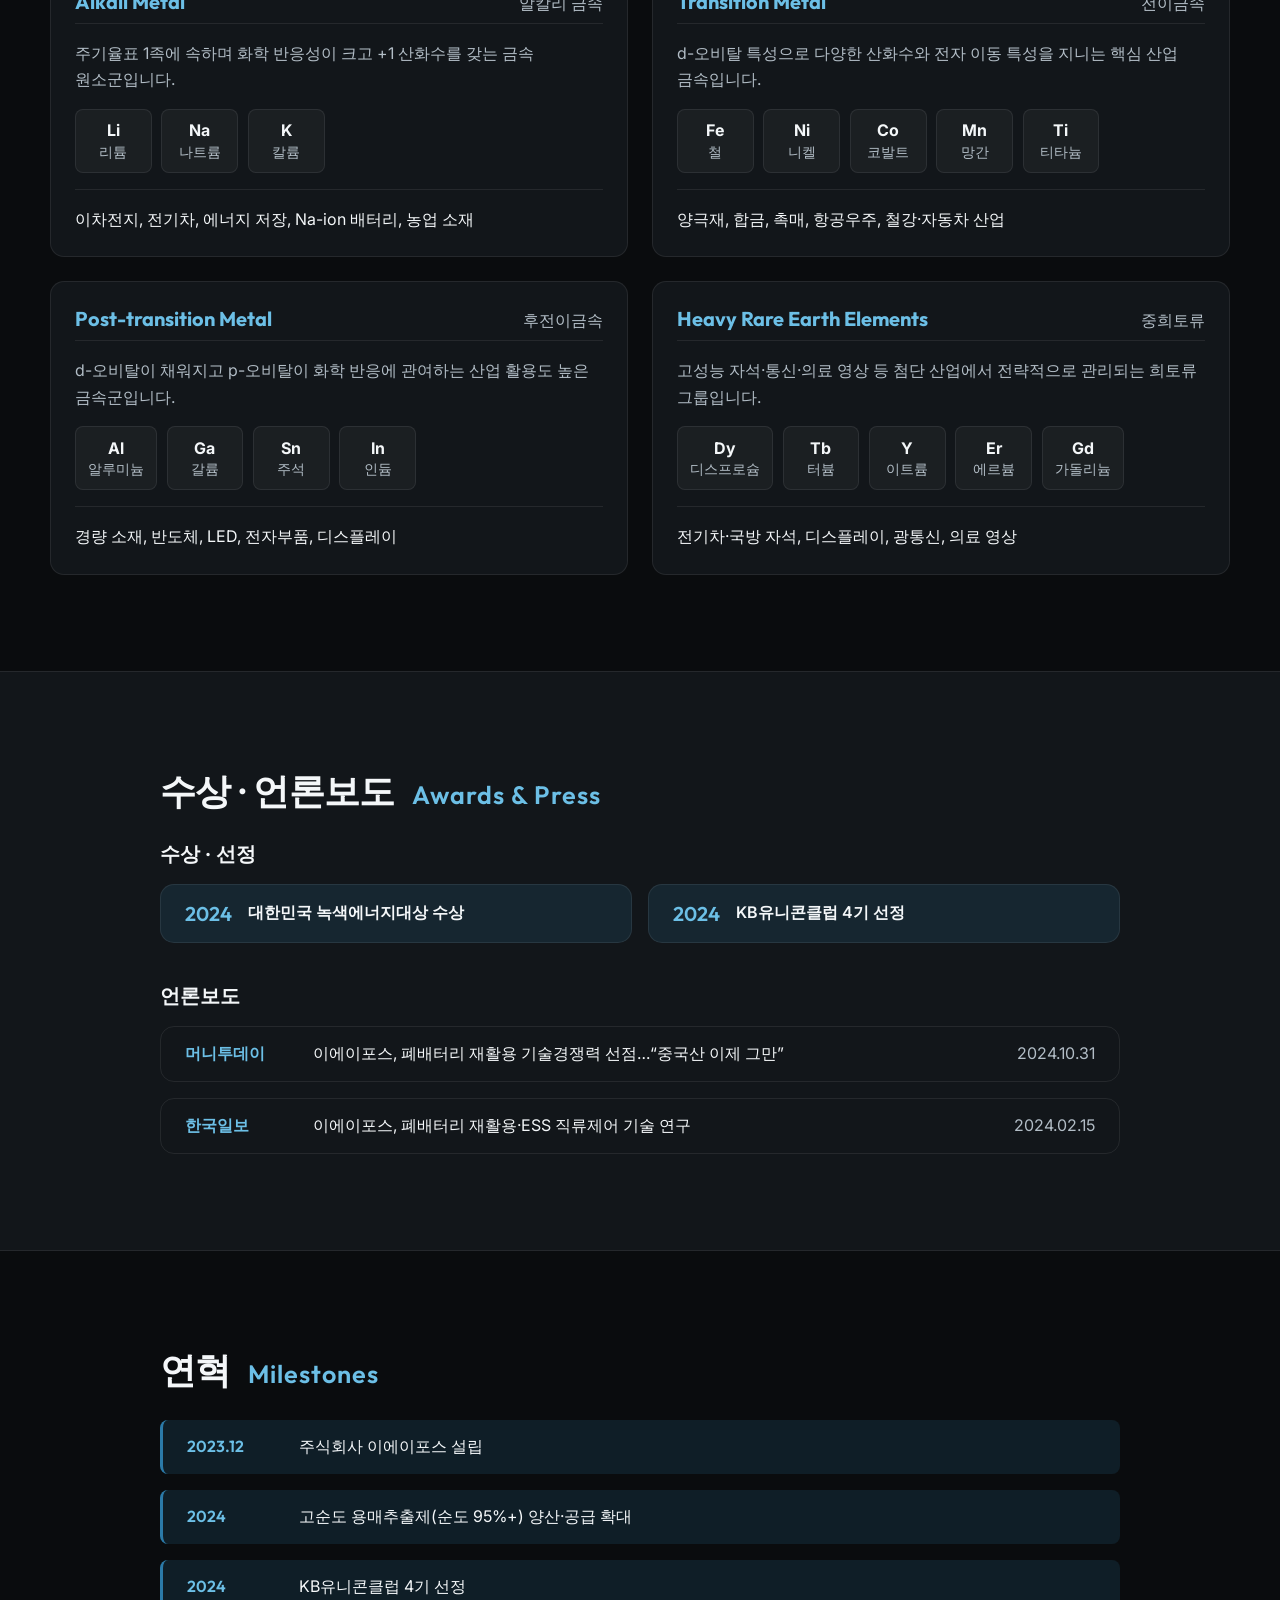
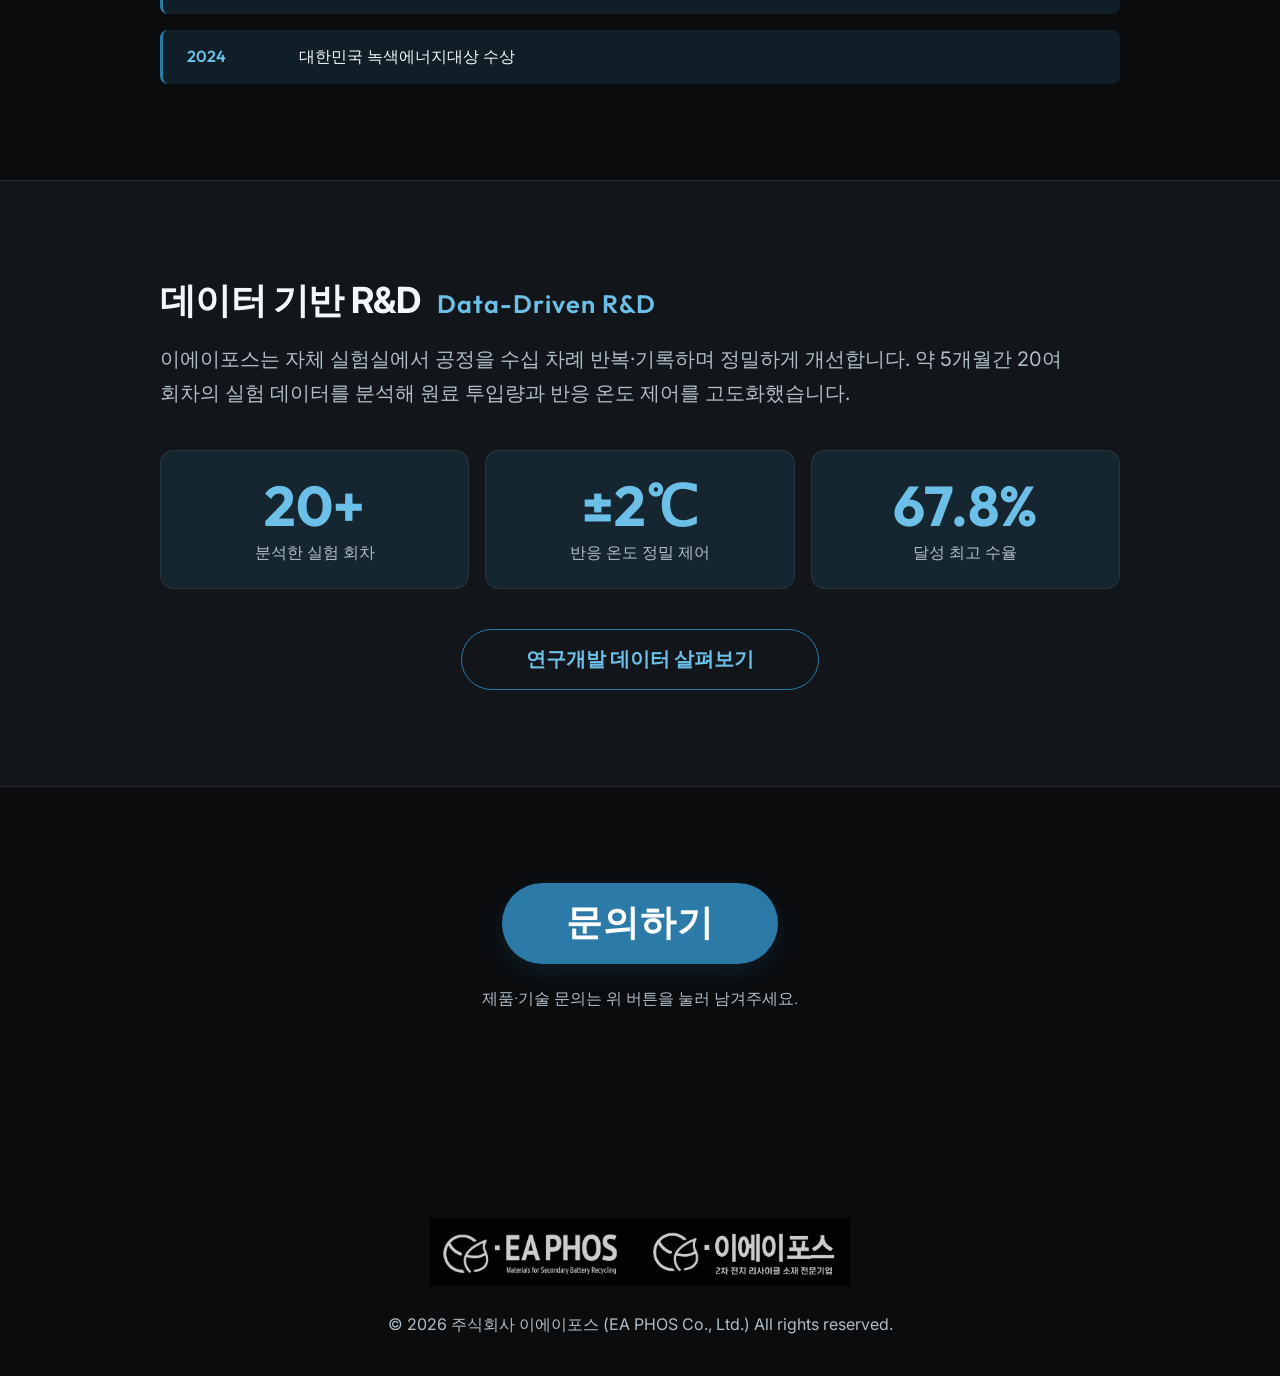
==== commit 712d1a4b: "회사 연혁(Milestones) 타임라인 섹션 추가 - 수상·언론보도와 R&D 사이에 연혁 섹션 신설(설립 2023.12·양산·KB유니콘클럽·녹색에너지대상) - 정확한 시점은 발주" ====
--- a/index.html
+++ b/index.html
@@ -220,6 +220,32 @@
                 </div>
             </section>
 
+            <!-- 회사 연혁 타임라인 -->
+            <section class="history-section" aria-labelledby="history-heading" data-reveal>
+                <div class="history-inner">
+                    <h2 id="history-heading" class="section-title">연혁 <span class="section-title-en">Milestones</span></h2>
+                    <ol class="timeline">
+                        <li class="timeline-item">
+                            <span class="timeline-year">2023.12</span>
+                            <p class="timeline-desc">주식회사 이에이포스 설립</p>
+                        </li>
+                        <li class="timeline-item">
+                            <span class="timeline-year">2024</span>
+                            <p class="timeline-desc">고순도 용매추출제(순도 95%+) 양산·공급 확대</p>
+                        </li>
+                        <li class="timeline-item">
+                            <span class="timeline-year">2024</span>
+                            <p class="timeline-desc">KB유니콘클럽 4기 선정</p>
+                        </li>
+                        <li class="timeline-item">
+                            <span class="timeline-year">2024</span>
+                            <p class="timeline-desc">대한민국 녹색에너지대상 수상</p>
+                        </li>
+                    </ol>
+                    <!-- TODO: 정확한 시점·추가 마일스톤은 발주자 확인 후 보강 -->
+                </div>
+            </section>
+
             <!-- 데이터 기반 R&D 소개 패널 (상세 차트는 모달로) -->
             <section class="rd-section" aria-labelledby="rd-heading" data-reveal>
                 <div class="rd-inner">
--- a/style.css
+++ b/style.css
@@ -410,11 +410,54 @@
 }
 
 /* =================================================================
+ * 연혁 타임라인
+ * ================================================================= */
+.history-section {
+    width: 100%;
+    padding: var(--s-6) var(--s-3);
+}
+.history-inner {
+    max-width: var(--content-max);
+    margin: 0 auto;
+}
+.timeline {
+    list-style: none;
+    margin: var(--s-3) 0 0;
+    padding: 0;
+    display: grid;
+    gap: var(--s-2);
+}
+.timeline-item {
+    display: grid;
+    grid-template-columns: 6rem 1fr;
+    gap: var(--s-2);
+    align-items: baseline;
+    padding: var(--s-2) var(--s-3);
+    background: var(--brand-soft);
+    border-left: 3px solid var(--brand);
+    border-radius: var(--r-sm);
+}
+.timeline-year {
+    font-family: 'Outfit', sans-serif;
+    font-weight: 600;
+    color: var(--brand-ink);
+}
+.timeline-desc { margin: 0; color: var(--ink); }
+
+@media (max-width: 768px) {
+    .history-section { padding: var(--s-5) var(--s-3); }
+    .timeline-item { grid-template-columns: 1fr; gap: 2px; }
+}
+
+/* =================================================================
  * 데이터 기반 R&D 소개 패널
  * ================================================================= */
 .rd-section {
     width: 100%;
     padding: var(--s-6) var(--s-3);
+    background: var(--surface);
+    border-top: 1px solid var(--line);
+    border-bottom: 1px solid var(--line);
 }
 .rd-inner {
     max-width: var(--content-max);
@@ -569,8 +612,6 @@
 .action-section {
     padding: var(--s-6) var(--s-3);
     text-align: center;
-    background: var(--surface);
-    border-top: 1px solid var(--line);
 }
 .cta-btn {
     min-height: 44px;
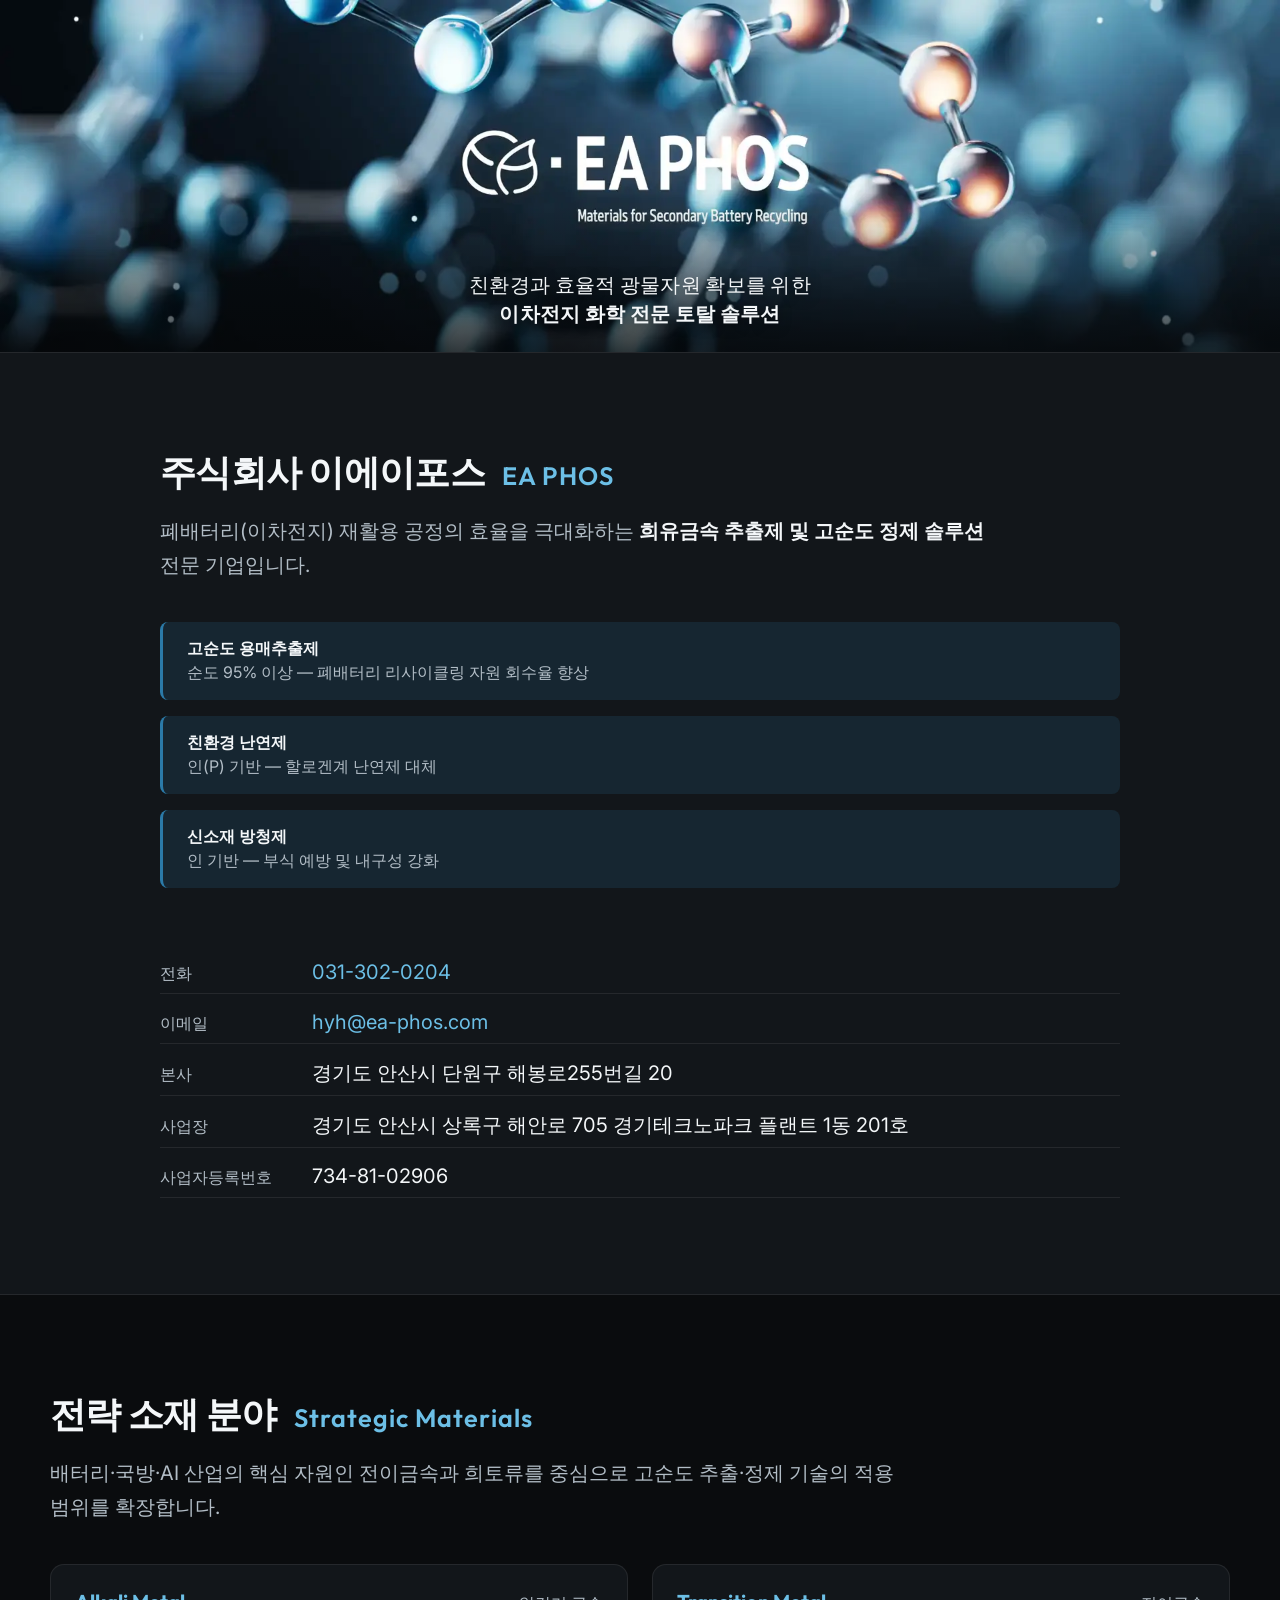
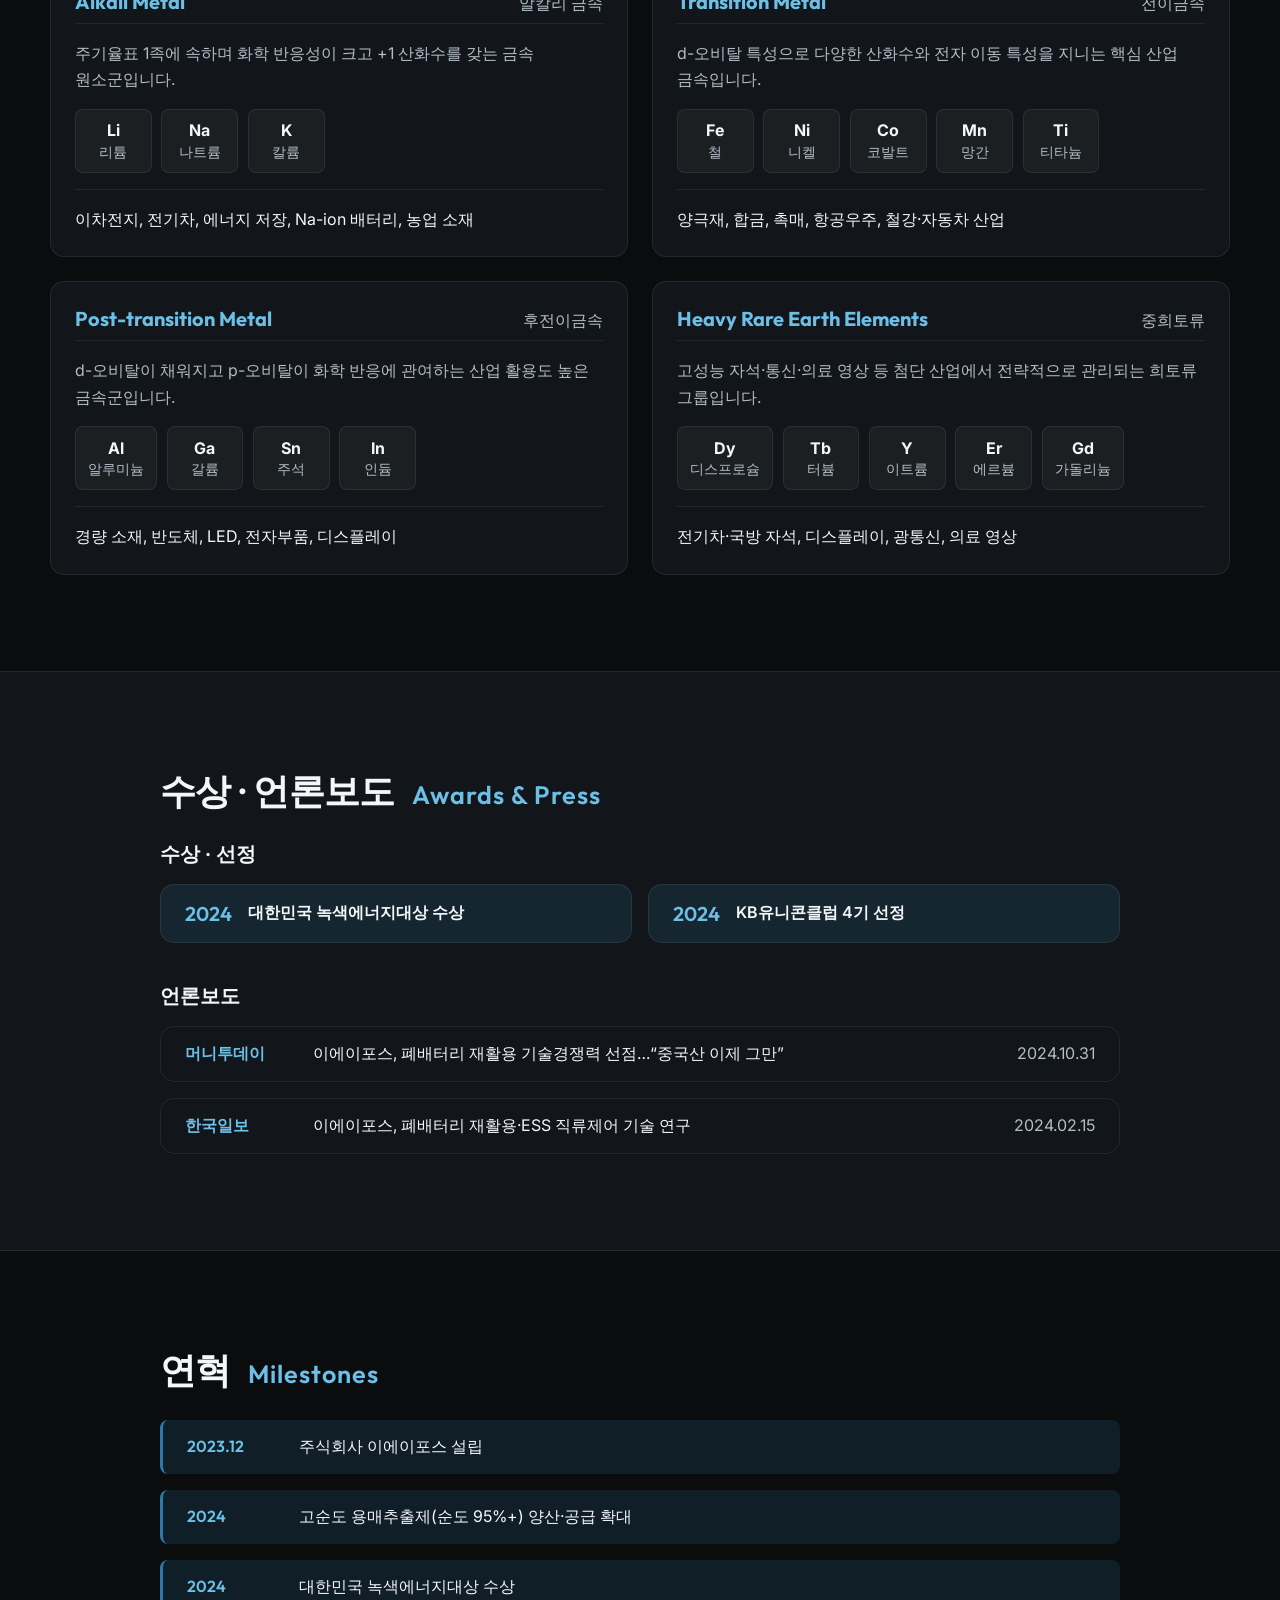
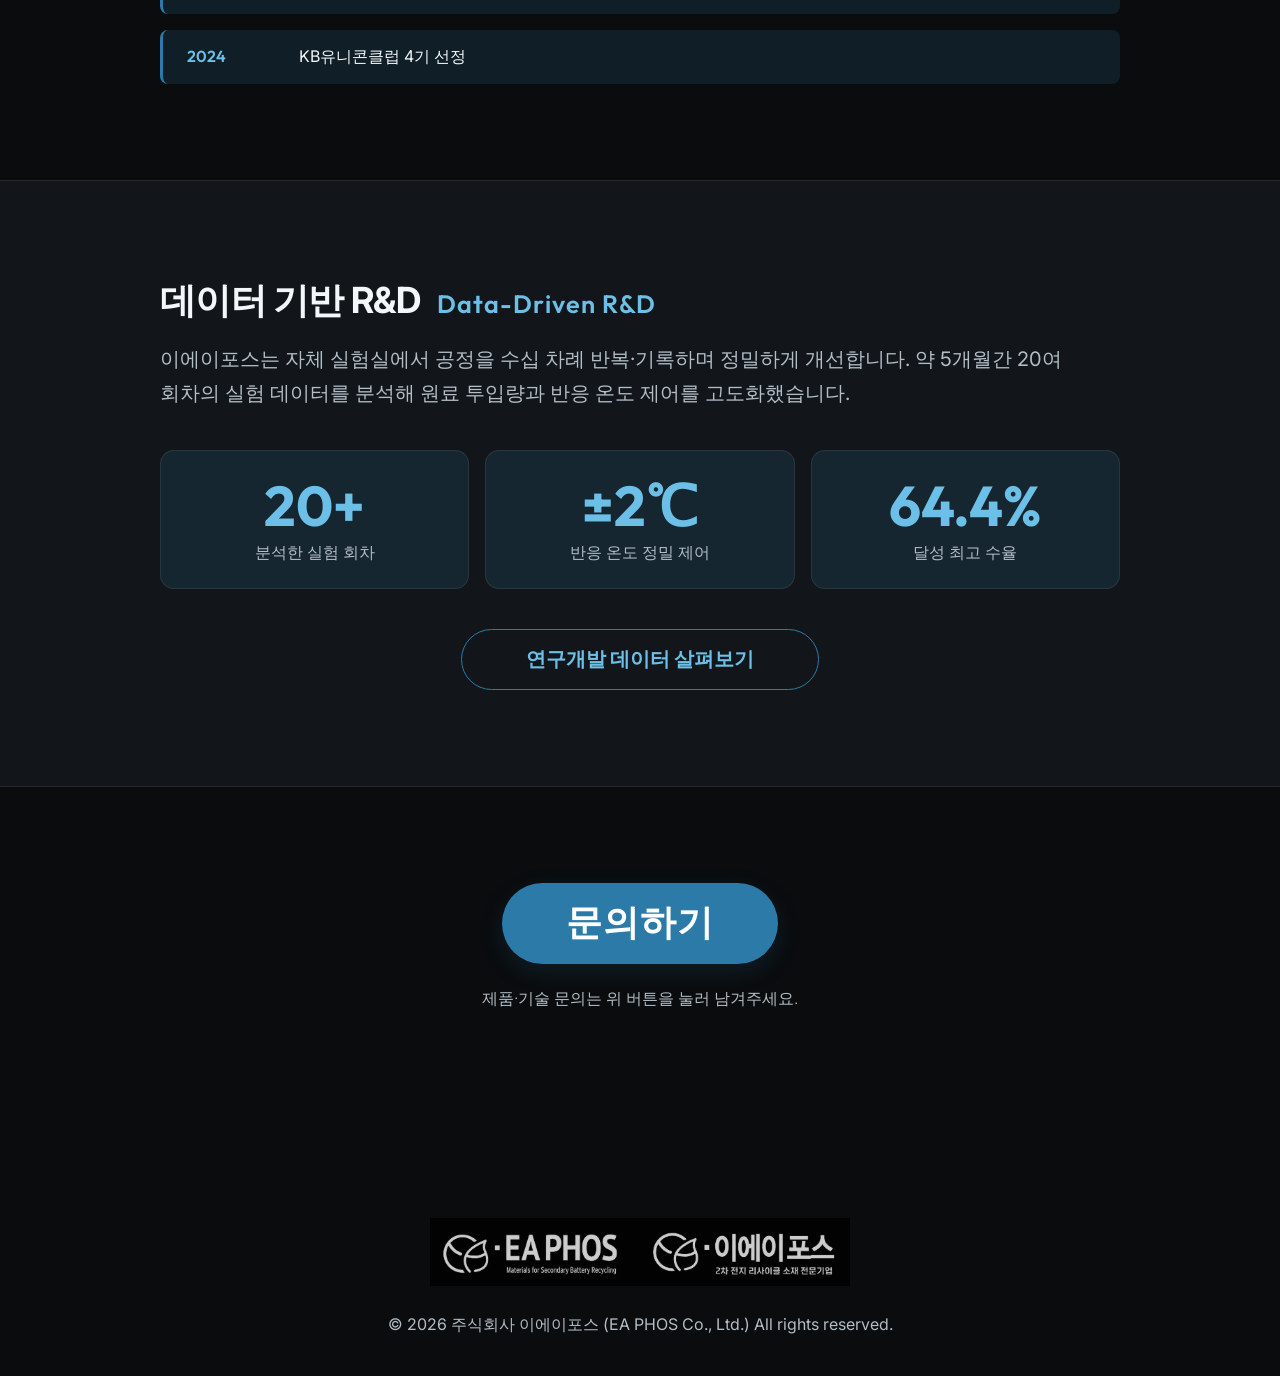
==== commit c9c899d8: "정합성 정리: 수율 수치 통일(64.4%)·연혁 순서·JSON-LD 주소 + 코드 정리 - R&D 패널 최고 수율 67.8%→64.4% (데이터 모달 실측 최댓값과 일치), 발표자" ====
--- a/index.html
+++ b/index.html
@@ -48,8 +48,8 @@
         "telephone": "+82-31-302-0204",
         "address": {
             "@type": "PostalAddress",
-            "streetAddress": "상록구 해안로 705 경기테크노파크 플랜트 1동 201호",
-            "addressLocality": "안산시",
+            "streetAddress": "해안로 705 경기테크노파크 플랜트 1동 201호",
+            "addressLocality": "안산시 상록구",
             "addressRegion": "경기도",
             "addressCountry": "KR"
         }
@@ -66,7 +66,7 @@
             <!-- 상단 비디오 섹션: 화면 폭별 영상 1개만 JS에서 동적 주입 -->
             <section class="video-section" aria-label="이에이포스 소개 영상">
                 <video id="hero-video" class="hero-video" muted loop playsinline autoplay
-                       preload="metadata" poster="assets/poster.webp"></video>
+                       preload="metadata"></video>
                 <!-- 영상 하단 그라데이션 스크림 + 태그라인 오버레이 -->
                 <div class="video-scrim" aria-hidden="true">
                     <p class="video-tagline">친환경과 효율적 광물자원 확보를 위한<br><strong>이차전지 화학 전문 토탈 솔루션</strong></p>
@@ -235,11 +235,11 @@
                         </li>
                         <li class="timeline-item">
                             <span class="timeline-year">2024</span>
-                            <p class="timeline-desc">KB유니콘클럽 4기 선정</p>
+                            <p class="timeline-desc">대한민국 녹색에너지대상 수상</p>
                         </li>
                         <li class="timeline-item">
                             <span class="timeline-year">2024</span>
-                            <p class="timeline-desc">대한민국 녹색에너지대상 수상</p>
+                            <p class="timeline-desc">KB유니콘클럽 4기 선정</p>
                         </li>
                     </ol>
                     <!-- TODO: 정확한 시점·추가 마일스톤은 발주자 확인 후 보강 -->
@@ -254,7 +254,7 @@
                     <ul class="rd-stats">
                         <li><strong>20+</strong><span>분석한 실험 회차</span></li>
                         <li><strong>±2℃</strong><span>반응 온도 정밀 제어</span></li>
-                        <li><strong>67.8%</strong><span>달성 최고 수율</span></li>
+                        <li><strong>64.4%</strong><span>달성 최고 수율</span></li>
                     </ul>
                     <button id="dash-button" class="cta-btn cta-btn--ghost" type="button" aria-haspopup="dialog">연구개발 데이터 살펴보기</button>
                 </div>
--- a/style.css
+++ b/style.css
@@ -560,14 +560,6 @@
     max-width: 60ch;
     font-size: var(--t-sm);
     line-height: 1.6;
-    color: var(--ink-muted);
-    text-align: center;
-    text-wrap: pretty;
-}
-.dashboard-note {
-    margin: 0 auto var(--s-4);
-    max-width: 60ch;
-    font-size: var(--t-sm);
     color: var(--ink-muted);
     text-align: center;
     text-wrap: pretty;
